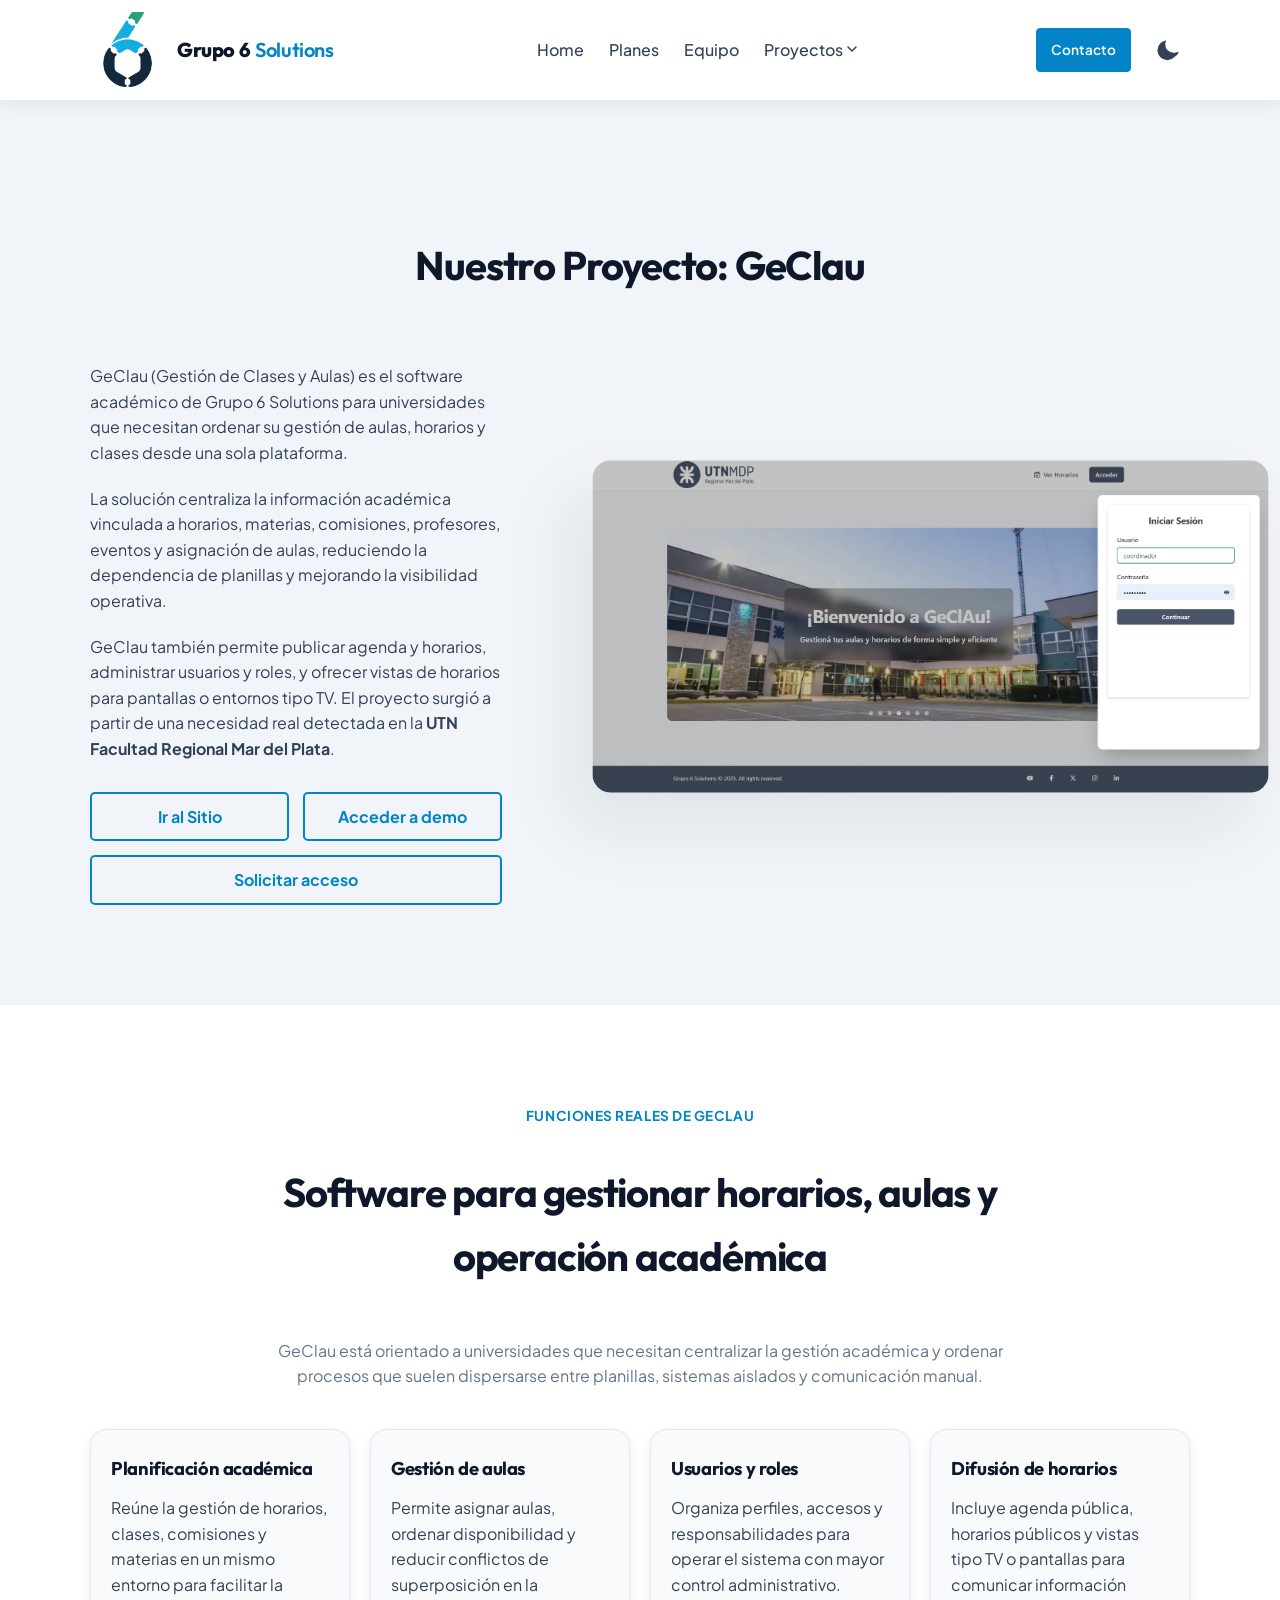
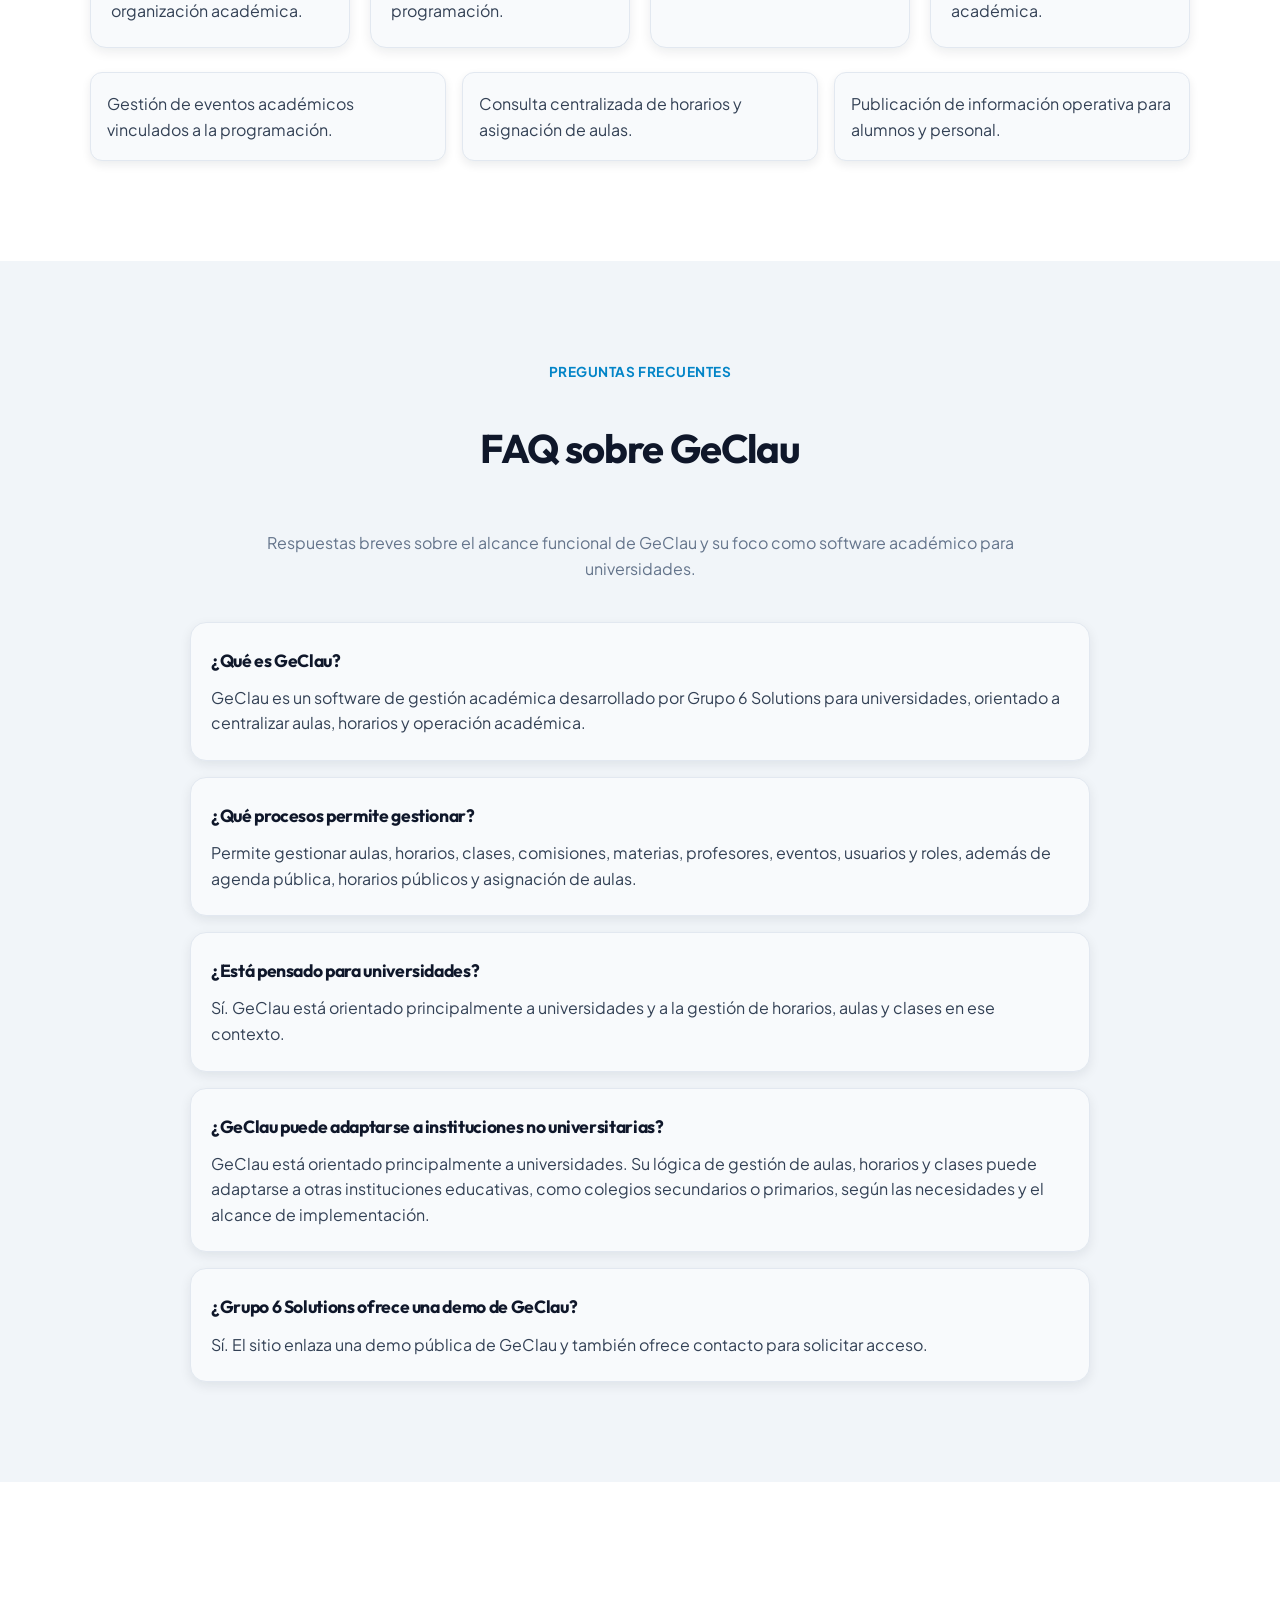
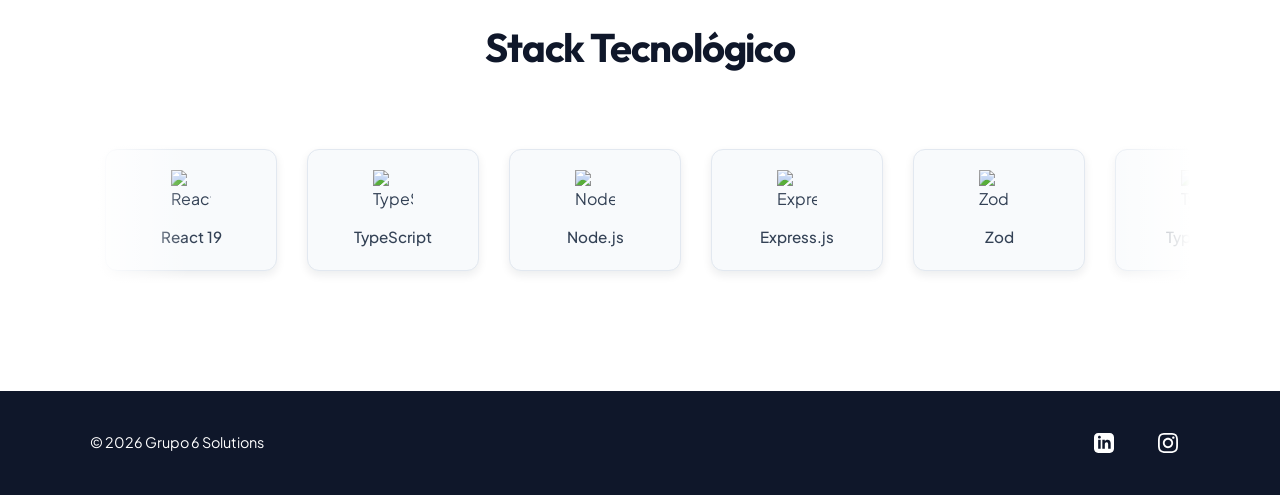
==== proyectos/geclau/index.html @ 0d7ec505 "refactor(web): reorganizar sitio y separar páginas de proyectos" ====
<!doctype html>
<html lang="es">
  <head>
    <meta charset="UTF-8" />
    <meta name="viewport" content="width=device-width, initial-scale=1.0" />
    <title>
      GeClau: software de gestión académica para universidades | Grupo 6 Solutions
    </title>
    <meta
      name="description"
      content="GeClau es el software de gestión académica de Grupo 6 Solutions para universidades. Centraliza aulas, horarios, clases, comisiones, materias y profesores."
    />
    <link rel="canonical" href="https://grupo6s.com/proyectos/geclau/" />
    <link rel="icon" type="image/png" href="/favicon.png" />
    <meta
      property="og:title"
      content="GeClau: software de gestión académica para universidades | Grupo 6 Solutions"
    />
    <meta
      property="og:description"
      content="GeClau es el software de gestión académica de Grupo 6 Solutions para universidades. Centraliza aulas, horarios, clases, comisiones, materias y profesores."
    />
    <meta property="og:url" content="https://grupo6s.com/proyectos/geclau/" />
    <meta
      property="og:image"
      content="https://grupo6s.com/images/social-preview.jpg"
    />
    <meta
      property="og:image:secure_url"
      content="https://grupo6s.com/images/social-preview.jpg"
    />
    <meta property="og:image:type" content="image/jpeg" />
    <meta property="og:image:width" content="1200" />
    <meta property="og:image:height" content="630" />
    <meta
      property="og:image:alt"
      content="Grupo 6 Solutions - GeClau Software Académico"
    />
    <meta property="og:type" content="website" />
    <meta property="og:locale" content="es_AR" />
    <meta name="twitter:card" content="summary_large_image" />
    <meta
      name="twitter:title"
      content="GeClau: software de gestión académica para universidades | Grupo 6 Solutions"
    />
    <meta
      name="twitter:description"
      content="GeClau es el software de gestión académica de Grupo 6 Solutions para universidades. Centraliza aulas, horarios, clases, comisiones, materias y profesores."
    />
    <meta
      name="twitter:image"
      content="https://grupo6s.com/images/social-preview.jpg"
    />
    <meta
      name="twitter:image:alt"
      content="Grupo 6 Solutions - GeClau Software Académico"
    />
    <script type="application/ld+json">
      {
        "@context": "https://schema.org",
        "@type": "FAQPage",
        "mainEntity": [
          {
            "@type": "Question",
            "name": "¿Qué es GeClau?",
            "acceptedAnswer": {
              "@type": "Answer",
              "text": "GeClau es un software de gestión académica desarrollado por Grupo 6 Solutions para universidades, orientado a centralizar aulas, horarios y operación académica."
            }
          },
          {
            "@type": "Question",
            "name": "¿Qué procesos permite gestionar?",
            "acceptedAnswer": {
              "@type": "Answer",
              "text": "Permite gestionar aulas, horarios, clases, comisiones, materias, profesores, eventos, usuarios y roles, además de agenda pública, horarios públicos y asignación de aulas."
            }
          },
          {
            "@type": "Question",
            "name": "¿Está pensado para universidades?",
            "acceptedAnswer": {
              "@type": "Answer",
              "text": "Sí. GeClau está orientado principalmente a universidades y a la gestión de horarios, aulas y clases en ese contexto."
            }
          },
          {
            "@type": "Question",
            "name": "¿GeClau puede adaptarse a instituciones no universitarias?",
            "acceptedAnswer": {
              "@type": "Answer",
              "text": "GeClau está orientado principalmente a universidades. Su lógica de gestión de aulas, horarios y clases puede adaptarse a otras instituciones educativas, como colegios secundarios o primarios, según las necesidades y el alcance de implementación."
            }
          },
          {
            "@type": "Question",
            "name": "¿Grupo 6 Solutions ofrece una demo de GeClau?",
            "acceptedAnswer": {
              "@type": "Answer",
              "text": "Sí. El sitio enlaza una demo pública de GeClau y también ofrece contacto para solicitar acceso."
            }
          }
        ]
      }
    </script>

    <!-- Preload Critical Resources -->
    <link rel="preload" as="image" href="/images/logoExagonD.png" />
    <link rel="preload" as="image" href="images/geclau.jpg" />

    <link rel="preconnect" href="https://fonts.googleapis.com" />
    <link rel="preconnect" href="https://fonts.gstatic.com" crossorigin />
    <link
      href="https://fonts.googleapis.com/css2?family=Outfit:wght@400;500;600;700;800&family=Plus+Jakarta+Sans:wght@400;500;600;700&display=swap"
      rel="stylesheet"
    />
    <link rel="stylesheet" href="/style.css" />
  </head>
  <body>
    <header>
      <div class="container nav-bar">
        <a href="/" class="logo-link">
          <img
            src="/images/logoExagonD.png"
            data-light-src="/images/logoExagonoL.png"
            data-dark-src="/images/logoExagonD.png"
            alt="Logo de Grupo 6 Solutions"
            class="logo-img"
            width="60"
            height="60"
          />
          <div class="logo-text">
            <span class="grupo-6">Grupo 6</span>
            <span class="solutions">Solutions</span>
          </div>
        </a>
        <nav>
          <ul class="nav-links" id="nav-links">
            <li><a href="/">Home</a></li>
            <li><a href="/#licencias">Planes</a></li>
            <li><a href="/#equipo">Equipo</a></li>
            <li class="nav-dropdown">
              <button
                type="button"
                class="nav-dropdown-trigger"
                aria-expanded="false"
                aria-haspopup="true"
                aria-label="Proyectos"
              >
                Proyectos
                <svg
                  class="dropdown-icon"
                  aria-hidden="true"
                  viewBox="0 0 10 6"
                  fill="none"
                  xmlns="http://www.w3.org/2000/svg"
                >
                  <path
                    d="M1 1L5 5L9 1"
                    stroke="currentColor"
                    stroke-width="1.5"
                    stroke-linecap="round"
                    stroke-linejoin="round"
                  />
                </svg>
              </button>
              <ul class="nav-dropdown-menu">
                <li><a href="/proyectos/geclau/">GeClau</a></li>
                <li><a href="/proyectos/tracam/">TRACAM</a></li>
              </ul>
            </li>
            <li class="nav-cta-mobile">
              <a href="/#contacto" class="nav-cta-button">Contacto</a>
            </li>
          </ul>
        </nav>
        <div class="nav-controls">
          <a href="/#contacto" class="nav-cta-button">Contacto</a>
          <button
            class="theme-toggle"
            id="theme-toggle"
            aria-label="Cambiar modo claro/oscuro"
          >
            <svg
              class="icon-sun"
              aria-hidden="true"
              xmlns="http://www.w3.org/2000/svg"
              viewBox="0 0 24 24"
              fill="currentColor"
            >
              <path
                d="M12 2.25a.75.75 0 01.75.75v2.25a.75.75 0 01-1.5 0V3a.75.75 0 01.75-.75zM7.5 12a4.5 4.5 0 119 0 4.5 4.5 0 01-9 0zM18.894 6.106a.75.75 0 011.06-1.06l1.591 1.591a.75.75 0 11-1.06 1.06l-1.591-1.59zM21.75 12a.75.75 0 01-.75.75h-2.25a.75.75 0 010-1.5H21a.75.75 0 01.75.75zM17.83 17.83a.75.75 0 011.06 1.06l-1.59 1.59a.75.75 0 01-1.06-1.06l1.59-1.59zM12 21.75a.75.75 0 01-.75-.75v-2.25a.75.75 0 011.5 0V21a.75.75 0 01-.75.75zM4.172 17.83a.75.75 0 01-1.06 1.06l-1.59-1.59a.75.75 0 111.06-1.06l1.59 1.59zM2.25 12a.75.75 0 01.75-.75h2.25a.75.75 0 010 1.5H3a.75.75 0 01-.75-.75zM6.106 6.106a.75.75 0 01-1.06-1.06l1.591-1.591a.75.75 0 111.06 1.06l-1.591 1.59z"
              />
            </svg>
            <svg
              class="icon-moon"
              aria-hidden="true"
              xmlns="http://www.w3.org/2000/svg"
              viewBox="0 0 24 24"
              fill="currentColor"
            >
              <path
                fill-rule="evenodd"
                d="M9.528 1.718a.75.75 0 01.162.819A8.97 8.97 0 009 6a9 9 0 009 9 8.97 8.97 0 004.463-.69a.75.75 0 01.981.98 10.503 10.503 0 01-4.622 4.622 10.5 10.5 0 01-15.18-15.18A10.503 10.503 0 019.528 1.718z"
                clip-rule="evenodd"
              />
            </svg>
          </button>
          <button
            class="menu-toggle"
            id="menu-toggle"
            aria-expanded="false"
            aria-controls="nav-links"
            aria-label="Menú"
          >
            ☰
          </button>
        </div>
      </div>
    </header>

    <main>
      <section id="proyecto">
        <div class="container project-container">
          <h2>Nuestro Proyecto: GeClau</h2>
          <div class="proyecto-grid asymmetrical-grid">
            <div class="proyecto-info">
              <p>
                GeClau (Gestión de Clases y Aulas) es el software académico de
                Grupo 6 Solutions para universidades que necesitan ordenar su
                gestión de aulas, horarios y clases desde una sola plataforma.
              </p>
              <p>
                La solución centraliza la información académica vinculada a
                horarios, materias, comisiones, profesores, eventos y asignación
                de aulas, reduciendo la dependencia de planillas y mejorando la
                visibilidad operativa.
              </p>
              <p>
                GeClau también permite publicar agenda y horarios, administrar
                usuarios y roles, y ofrecer vistas de horarios para pantallas o
                entornos tipo TV. El proyecto surgió a partir de una necesidad
                real detectada en la
                <strong>UTN Facultad Regional Mar del Plata</strong>.
              </p>

              <div class="proyecto-cta-container">
                <a
                  href="https://aulas.mdp.utn.edu.ar/"
                  target="_blank"
                  rel="noopener noreferrer"
                  class="cta-button-secondary"
                >
                  Ir al Sitio
                </a>
                <a
                  href="https://demo.geclau.grupo6s.com/"
                  target="_blank"
                  rel="noopener noreferrer"
                  class="cta-button-secondary"
                >
                  Acceder a demo
                </a>
                <a
                  href="/#contacto"
                  id="btn-solicitar-acceso"
                  class="cta-button-secondary"
                >
                  Solicitar acceso
                </a>
              </div>
            </div>
            <div class="proyecto-imagen">
              <img
                src="images/geclau.jpg"
                alt="Interfaz de la aplicación GeClau"
                width="800"
                height="500"
                loading="lazy"
              />
            </div>
          </div>
        </div>
      </section>

      <section class="seo-section" aria-labelledby="seo-funcionalidades-title">
        <div class="container">
          <div class="seo-section-header">
            <p class="seo-section-kicker">Funciones reales de GeClau</p>
            <h2 id="seo-funcionalidades-title">
              Software para gestionar horarios, aulas y operación académica
            </h2>
            <p class="seo-section-lead">
              GeClau está orientado a universidades que necesitan centralizar la
              gestión académica y ordenar procesos que suelen dispersarse entre
              planillas, sistemas aislados y comunicación manual.
            </p>
          </div>

          <div class="seo-feature-grid">
            <article class="seo-feature-card">
              <h3 class="seo-feature-card-title">Planificación académica</h3>
              <p class="seo-feature-card-text">
                Reúne la gestión de horarios, clases, comisiones y materias en
                un mismo entorno para facilitar la organización académica.
              </p>
            </article>
            <article class="seo-feature-card">
              <h3 class="seo-feature-card-title">Gestión de aulas</h3>
              <p class="seo-feature-card-text">
                Permite asignar aulas, ordenar disponibilidad y reducir
                conflictos de superposición en la programación.
              </p>
            </article>
            <article class="seo-feature-card">
              <h3 class="seo-feature-card-title">Usuarios y roles</h3>
              <p class="seo-feature-card-text">
                Organiza perfiles, accesos y responsabilidades para operar el
                sistema con mayor control administrativo.
              </p>
            </article>
            <article class="seo-feature-card">
              <h3 class="seo-feature-card-title">Difusión de horarios</h3>
              <p class="seo-feature-card-text">
                Incluye agenda pública, horarios públicos y vistas tipo TV o
                pantallas para comunicar información académica.
              </p>
            </article>
          </div>

          <div class="seo-use-case-list" aria-label="Casos de uso de GeClau">
            <div class="seo-use-case-item">
              Gestión de eventos académicos vinculados a la programación.
            </div>
            <div class="seo-use-case-item">
              Consulta centralizada de horarios y asignación de aulas.
            </div>
            <div class="seo-use-case-item">
              Publicación de información operativa para alumnos y personal.
            </div>
          </div>
        </div>
      </section>

      <section class="seo-section" aria-labelledby="seo-faq-title">
        <div class="container">
          <div class="seo-section-header">
            <p class="seo-section-kicker">Preguntas frecuentes</p>
            <h2 id="seo-faq-title">FAQ sobre GeClau</h2>
            <p class="seo-section-lead">
              Respuestas breves sobre el alcance funcional de GeClau y su foco
              como software académico para universidades.
            </p>
          </div>

          <div class="seo-faq-list">
            <article class="seo-faq-item">
              <h3 class="seo-faq-question">¿Qué es GeClau?</h3>
              <p class="seo-faq-answer">
                GeClau es un software de gestión académica desarrollado por
                Grupo 6 Solutions para universidades, orientado a centralizar
                aulas, horarios y operación académica.
              </p>
            </article>
            <article class="seo-faq-item">
              <h3 class="seo-faq-question">¿Qué procesos permite gestionar?</h3>
              <p class="seo-faq-answer">
                Permite gestionar aulas, horarios, clases, comisiones, materias,
                profesores, eventos, usuarios y roles, además de agenda pública,
                horarios públicos y asignación de aulas.
              </p>
            </article>
            <article class="seo-faq-item">
              <h3 class="seo-faq-question">¿Está pensado para universidades?</h3>
              <p class="seo-faq-answer">
                Sí. GeClau está orientado principalmente a universidades y a la
                gestión de horarios, aulas y clases en ese contexto.
              </p>
            </article>
            <article class="seo-faq-item">
              <h3 class="seo-faq-question">
                ¿GeClau puede adaptarse a instituciones no universitarias?
              </h3>
              <p class="seo-faq-answer">
                GeClau está orientado principalmente a universidades. Su lógica
                de gestión de aulas, horarios y clases puede adaptarse a otras
                instituciones educativas, como colegios secundarios o
                primarios, según las necesidades y el alcance de
                implementación.
              </p>
            </article>
            <article class="seo-faq-item">
              <h3 class="seo-faq-question">
                ¿Grupo 6 Solutions ofrece una demo de GeClau?
              </h3>
              <p class="seo-faq-answer">
                Sí. El sitio enlaza una demo pública de GeClau y también ofrece
                contacto para solicitar acceso.
              </p>
            </article>
          </div>
        </div>
      </section>

      <section id="tecnologias">
        <div class="container">
          <h2>Stack Tecnológico</h2>
          <div class="tech-marquee-wrapper">
            <div class="tech-marquee">
              <!-- Fila 1 -->
              <div class="tech-stack-row">
                <div class="tech-item">
                  <img
                    src="https://cdn.simpleicons.org/react/61DAFB"
                    alt="React"
                    width="24"
                    height="24"
                    loading="lazy"
                  /><span>React 19</span>
                </div>
                <div class="tech-item">
                  <img
                    src="https://cdn.simpleicons.org/typescript/3178C6"
                    alt="TypeScript"
                    width="24"
                    height="24"
                    loading="lazy"
                  /><span>TypeScript</span>
                </div>
                <div class="tech-item">
                  <img
                    src="https://cdn.simpleicons.org/nodedotjs/339933"
                    alt="Node.js"
                    width="24"
                    height="24"
                    loading="lazy"
                  /><span>Node.js</span>
                </div>
                <div class="tech-item">
                  <img
                    src="https://cdn.simpleicons.org/express/000000"
                    alt="Express.js"
                    width="24"
                    height="24"
                    loading="lazy"
                  /><span>Express.js</span>
                </div>
                <div class="tech-item">
                  <img
                    src="https://cdn.simpleicons.org/zod/3E67B1"
                    alt="Zod"
                    width="24"
                    height="24"
                    loading="lazy"
                  /><span>Zod</span>
                </div>
                <div class="tech-item">
                  <img
                    src="https://cdn.simpleicons.org/typeorm/E8372D"
                    alt="TypeORM"
                    width="24"
                    height="24"
                    loading="lazy"
                  /><span>TypeORM</span>
                </div>
                <div class="tech-item">
                  <img
                    src="https://cdn.simpleicons.org/mysql/4479A1"
                    alt="MySQL"
                    width="24"
                    height="24"
                    loading="lazy"
                  /><span>MySQL</span>
                </div>
                <div class="tech-item">
                  <img
                    src="https://cdn.simpleicons.org/vite/646CFF"
                    alt="Vite"
                    width="24"
                    height="24"
                    loading="lazy"
                  /><span>Vite</span>
                </div>
                <div class="tech-item">
                  <img
                    src="https://cdn.simpleicons.org/docker/2496ED"
                    alt="Docker"
                    width="24"
                    height="24"
                    loading="lazy"
                  /><span>Docker</span>
                </div>
                <div class="tech-item">
                  <img
                    src="https://cdn.simpleicons.org/cloudflare/F38020"
                    alt="Cloudflare"
                    width="24"
                    height="24"
                    loading="lazy"
                  /><span>Cloudflare</span>
                </div>
                <div class="tech-item">
                  <img
                    src="https://cdn.simpleicons.org/jsonwebtokens/000000"
                    alt="JWT"
                    width="24"
                    height="24"
                    loading="lazy"
                  /><span>JWT</span>
                </div>
                <div class="tech-item">
                  <img
                    src="https://cdn.simpleicons.org/chakraui/319795"
                    alt="Chakra UI"
                    width="24"
                    height="24"
                    loading="lazy"
                  /><span>Chakra UI</span>
                </div>
              </div>
              <!-- Fila Duplicada para Infinite Scroll -->
              <div class="tech-stack-row" aria-hidden="true">
                <div class="tech-item">
                  <img
                    src="https://cdn.simpleicons.org/react/61DAFB"
                    alt="React"
                    width="24"
                    height="24"
                    loading="lazy"
                  /><span>React 19</span>
                </div>
                <div class="tech-item">
                  <img
                    src="https://cdn.simpleicons.org/typescript/3178C6"
                    alt="TypeScript"
                    width="24"
                    height="24"
                    loading="lazy"
                  /><span>TypeScript</span>
                </div>
                <div class="tech-item">
                  <img
                    src="https://cdn.simpleicons.org/nodedotjs/339933"
                    alt="Node.js"
                    width="24"
                    height="24"
                    loading="lazy"
                  /><span>Node.js</span>
                </div>
                <div class="tech-item">
                  <img
                    src="https://cdn.simpleicons.org/express/000000"
                    alt="Express.js"
                    width="24"
                    height="24"
                    loading="lazy"
                  /><span>Express.js</span>
                </div>
                <div class="tech-item">
                  <img
                    src="https://cdn.simpleicons.org/zod/3E67B1"
                    alt="Zod"
                    width="24"
                    height="24"
                    loading="lazy"
                  /><span>Zod</span>
                </div>
                <div class="tech-item">
                  <img
                    src="https://cdn.simpleicons.org/typeorm/E8372D"
                    alt="TypeORM"
                    width="24"
                    height="24"
                    loading="lazy"
                  /><span>TypeORM</span>
                </div>
                <div class="tech-item">
                  <img
                    src="https://cdn.simpleicons.org/mysql/4479A1"
                    alt="MySQL"
                    width="24"
                    height="24"
                    loading="lazy"
                  /><span>MySQL</span>
                </div>
                <div class="tech-item">
                  <img
                    src="https://cdn.simpleicons.org/vite/646CFF"
                    alt="Vite"
                    width="24"
                    height="24"
                    loading="lazy"
                  /><span>Vite</span>
                </div>
                <div class="tech-item">
                  <img
                    src="https://cdn.simpleicons.org/docker/2496ED"
                    alt="Docker"
                    width="24"
                    height="24"
                    loading="lazy"
                  /><span>Docker</span>
                </div>
                <div class="tech-item">
                  <img
                    src="https://cdn.simpleicons.org/cloudflare/F38020"
                    alt="Cloudflare"
                    width="24"
                    height="24"
                    loading="lazy"
                  /><span>Cloudflare</span>
                </div>
                <div class="tech-item">
                  <img
                    src="https://cdn.simpleicons.org/jsonwebtokens/000000"
                    alt="JWT"
                    width="24"
                    height="24"
                    loading="lazy"
                  /><span>JWT</span>
                </div>
                <div class="tech-item">
                  <img
                    src="https://cdn.simpleicons.org/chakraui/319795"
                    alt="Chakra UI"
                    width="24"
                    height="24"
                    loading="lazy"
                  /><span>Chakra UI</span>
                </div>
              </div>
            </div>
          </div>
        </div>
      </section>
    </main>

    <footer>
      <div class="container footer-content">
        <div class="footer-brand">
          <p>&copy; <span id="current-year"></span> Grupo 6 Solutions</p>
        </div>
        <div class="social-links-footer">
          <a
            href="https://www.linkedin.com/company/grupo-6-s/"
            target="_blank"
            rel="noopener noreferrer"
            aria-label="LinkedIn de Grupo 6 Solutions"
            class="social-link-linkedin"
          >
            <svg
              aria-hidden="true"
              xmlns="http://www.w3.org/2000/svg"
              viewBox="0 0 24 24"
              fill="currentColor"
            >
              <path
                d="M19 0h-14c-2.761 0-5 2.239-5 5v14c0 2.761 2.239 5 5 5h14c2.762 0 5-2.239 5-5v-14c0-2.761-2.238-5-5-5zm-11 19h-3v-11h3v11zm-1.5-12.268c-.966 0-1.75-.79-1.75-1.764s.784-1.764 1.75-1.764 1.75.79 1.75 1.764-.783 1.764-1.75 1.764zm13.5 12.268h-3v-5.604c0-3.368-4-3.113-4 0v5.604h-3v-11h3v1.765c1.396-2.586 7-2.777 7 2.476v6.759z"
              />
            </svg>
          </a>
          <a
            href="https://www.instagram.com/grupo6s/"
            target="_blank"
            rel="noopener noreferrer"
            aria-label="Instagram de Grupo 6 Solutions"
            class="social-link-instagram"
          >
            <svg
              aria-hidden="true"
              xmlns="http://www.w3.org/2000/svg"
              viewBox="0 0 24 24"
              fill="currentColor"
            >
              <path
                d="M12 2.163c3.204 0 3.584.012 4.85.07 3.252.148 4.771 1.691 4.919 4.919.058 1.265.069 1.645.069 4.849 0 3.205-.012 3.584-.069 4.849-.149 3.225-1.664 4.771-4.919 4.919-1.266.058-1.644.07-4.85.07-3.204 0-3.584-.012-4.849-.07-3.26-.149-4.771-1.699-4.919-4.92-.058-1.265-.07-1.644-.07-4.849 0-3.204.013-3.583.07-4.849.149-3.227 1.664-4.771 4.919-4.919 1.266-.057 1.645-.069 4.849-.069zm0-2.163c-3.259 0-3.667.014-4.947.072-4.358.2-6.78 2.618-6.98 6.98-.059 1.281-.073 1.689-.073 4.948 0 3.259.014 3.668.072 4.948.2 4.358 2.618 6.78 6.98 6.98 1.281.058 1.689.072 4.948.072 3.259 0 3.668-.014 4.948-.072 4.354-.2 6.782-2.618 6.979-6.98.059-1.28.073-1.689.073-4.948 0-3.259-.014-3.667-.072-4.947-.196-4.354-2.617-6.78-6.979-6.98-1.281-.059-1.69-.073-4.949-.073zm0 5.838c-3.403 0-6.162 2.759-6.162 6.162s2.759 6.163 6.162 6.163 6.162-2.759 6.162-6.163c0-3.403-2.759-6.162-6.162-6.162zm0 10.162c-2.209 0-4-1.79-4-4 0-2.209 1.791-4 4-4s4 1.791 4 4c0 2.21-1.791 4-4 4zm6.406-11.845c-.796 0-1.441.645-1.441 1.44s.645 1.44 1.441 1.44c.795 0 1.439-.645 1.439-1.44s-.644-1.44-1.439-1.44z"
              />
            </svg>
          </a>
        </div>
      </div>
    </footer>

    <script src="/script.js"></script>
  </body>
</html>
---- style.css ----
/* --- Paleta de Colores y Variables --- */
:root {
  --color-primario: #0284c7;
  --color-secundario: #0f172a;
  --color-texto: #334155;
  --color-texto-secundario: #64748b;
  --color-fondo: #ffffff;
  --color-fondo-secundario: #f8fafc;
  --color-seccion-alt: #f1f5f9;
  --color-borde: #e2e8f0;
  --color-sombra: rgba(15, 23, 42, 0.08);
  --color-blanco: #ffffff;
  --color-grupo6: #0f172a;
  --color-grupo6-dark: #f8fafc;
  --color-solutions: #0284c7;

  --dm-primario: #38bdf8;
  --dm-secundario: #f8fafc;
  --dm-texto: #cbd5e1;
  --dm-texto-secundario: #94a3b8;
  --dm-fondo: #0f172a;
  --dm-fondo-secundario: #1e293b;
  --dm-borde: #334155;
  --dm-sombra: rgba(0, 0, 0, 0.4);
}

/* --- Estilos Globales --- */
body {
  font-family:
    "Plus Jakarta Sans",
    -apple-system,
    BlinkMacSystemFont,
    "Segoe UI",
    Roboto,
    Helvetica,
    Arial,
    sans-serif;
  margin: 0;
  padding: 0;
  background-color: var(--color-fondo);
  color: var(--color-texto);
  line-height: 1.6;
  min-height: 100vh;
  display: flex;
  flex-direction: column;
  transition:
    background-color 0.3s ease,
    color 0.3s ease;
}

main {
  flex: 1;
}

img {
  max-width: 100%;
  height: auto;
}

*:focus-visible {
  outline: 2px solid var(--color-primario);
  outline-offset: 3px;
  border-radius: 4px;
}

.container {
  max-width: 1100px;
  margin: 0 auto;
  padding: 0 20px;
}

/* --- Header y Navegación --- */
header {
  background-color: rgba(255, 255, 255, 0.85);
  backdrop-filter: blur(16px);
  -webkit-backdrop-filter: blur(16px);
  box-shadow: 0 4px 20px var(--color-sombra);
  border-bottom: 1px solid rgba(255, 255, 255, 0.3);
  padding: 12px 0;
  position: sticky;
  top: 0;
  z-index: 100;
  transition:
    background-color 0.3s ease,
    box-shadow 0.3s ease;
}

.nav-bar {
  display: flex;
  justify-content: space-between;
  align-items: center;
}

.logo-link {
  display: flex;
  align-items: center;
  gap: 12px;
  text-decoration: none;
}

.logo-img {
  height: 50px;
  width: auto;
  display: block;
  transition: height 0.3s ease;
}

.logo-text {
  font-family: "Outfit", sans-serif;
  font-size: 1.25rem;
  letter-spacing: -0.02em;
  font-weight: 800;
  line-height: 1;
  display: flex;
  flex-direction: row;
  gap: 5px;
  align-items: center;
}

.logo-text .grupo-6 {
  color: var(--color-grupo6);
  transition: color 0.3s ease;
}

.logo-text .solutions {
  color: var(--color-solutions);
  font-size: 1.25rem;
  font-weight: 600;
}

.nav-links {
  list-style: none;
  margin: 0;
  padding: 0;
  display: flex;
  flex-direction: column;
  justify-content: center;
  align-items: center;
  gap: 20px;
  width: 100%;
  height: 100vh;
  position: fixed;
  top: 0;
  left: 0;
  background-color: rgba(248, 250, 252, 0.98);
  backdrop-filter: blur(20px);
  -webkit-backdrop-filter: blur(20px);
  z-index: 2000;
  opacity: 0;
  visibility: hidden;
  transform: translateY(-20px);
  transition: all 0.4s cubic-bezier(0.16, 1, 0.3, 1);
}

.nav-links.active {
  opacity: 1;
  visibility: visible;
  transform: translateY(0);
}

.nav-links li {
  margin: 0;
  width: 100%;
  text-align: center;
}

.nav-links a {
  text-decoration: none;
  color: var(--color-texto);
  font-weight: 600;
  font-size: 1.25rem;
  transition: color 0.3s ease;
  padding: 10px 15px;
  display: block;
  border-bottom: none;
}

.nav-links a:hover {
  color: var(--color-primario);
}

/* --- Dropdown Proyectos --- */
.nav-dropdown {
  position: relative;
  width: 100%;
}

.nav-dropdown-trigger {
  background: transparent;
  border: none;
  font-family: inherit;
  font-size: 1.25rem;
  font-weight: 600;
  color: var(--color-texto);
  padding: 10px 15px;
  cursor: pointer;
  display: inline-flex;
  align-items: center;
  justify-content: center;
  gap: 6px;
  width: 100%;
  transition: color 0.3s ease;
}

.nav-dropdown-trigger:hover,
.nav-dropdown-trigger:focus-visible {
  color: var(--color-primario);
}

.dropdown-icon {
  width: 10px;
  height: 6px;
  transition: transform 0.3s ease;
}

.nav-dropdown.is-open .dropdown-icon {
  transform: rotate(180deg);
}

.nav-dropdown-menu {
  list-style: none;
  padding: 0;
  margin: 0;
  display: none;
  flex-direction: column;
  gap: 5px;
  width: 100%;
  background-color: rgba(0, 0, 0, 0.03);
  border-radius: 8px;
  padding: 8px 0;
}

.nav-dropdown.is-open .nav-dropdown-menu {
  display: flex;
}

.nav-dropdown-menu li {
  width: 100%;
  text-align: center;
  margin: 0;
}

.nav-dropdown-menu a {
  font-size: 1.1rem;
  padding: 8px 15px;
}

.nav-cta-mobile {
  width: 100%;
}

.nav-cta-mobile .nav-cta-button {
  display: inline-flex;
}


.nav-controls {
  display: flex;
  align-items: center;
  gap: 15px;
}

.menu-toggle {
  font-size: 1.5rem;
  cursor: pointer;
  color: var(--color-secundario);

  display: flex;
  align-items: center;
  justify-content: center;
  padding: 10px;
  min-width: 44px;
  min-height: 44px;
  border: none;
  background: transparent;
}

.theme-toggle {
  background: none;
  border: none;
  cursor: pointer;

  padding: 11px;
  min-width: 44px;
  min-height: 44px;
  color: var(--color-texto);
  display: flex;
  align-items: center;
  justify-content: center;
  transition: color 0.3s ease;
}
.theme-toggle:hover {
  color: var(--color-primario);
}
.theme-toggle svg {
  width: 22px;
  height: 22px;
}

.nav-cta-button {
  background-color: var(--color-primario);
  color: var(--color-blanco);
  padding: 6px 14px;
  min-height: 44px;
  display: none;
  align-items: center;
  justify-content: center;
  box-sizing: border-box;
  text-decoration: none;
  border-radius: 4px;
  font-weight: 600;
  font-size: 0.85rem;
  transition: all 0.3s ease;
  border: 1px solid var(--color-primario);
}
.nav-cta-button:hover {
  background-color: var(--color-blanco);
  color: var(--color-primario);
}

.theme-toggle .icon-moon {
  display: block;
}
.theme-toggle .icon-sun {
  display: none;
}

/* --- Tipografía Extra --- */
h1,
h2,
h3,
h4,
h5,
h6 {
  font-family: "Outfit", sans-serif;
  font-weight: 700;
  letter-spacing: -0.02em;
}

h1 {
  font-size: 2.2rem;
  margin-bottom: 10px;
}

/* --- Hero (Sección principal) --- */
.hero {
  background: linear-gradient(135deg, var(--color-secundario) 0%, #1e293b 100%);
  color: var(--color-blanco);
  padding: 60px 0;
  text-align: center;
  position: relative;
  overflow: hidden;
  transition: background-color 0.3s ease;
}

.hero-bg-effect {
  position: absolute;
  top: 0;
  left: 0;
  width: 100%;
  height: 100%;
  background-image:
    radial-gradient(circle at 15% 50%, rgba(2, 132, 199, 0.4), transparent 40%),
    radial-gradient(circle at 85% 30%, rgba(56, 189, 248, 0.3), transparent 50%);
  opacity: 0.8;
  mix-blend-mode: color-dodge;
  pointer-events: none;
  z-index: 1;
}

.hero-bg-effect::after {
  content: "";
  position: absolute;
  top: 0;
  left: 0;
  width: 100%;
  height: 100%;
  background-image: url("data:image/svg+xml,%3Csvg viewBox='0 0 200 200' xmlns='http://www.w3.org/2000/svg'%3E%3Cfilter id='noiseFilter'%3E%3CfeTurbulence type='fractalNoise' baseFrequency='0.85' numOctaves='3' stitchTiles='stitch'/%3E%3C/filter%3E%3Crect width='100%25' height='100%25' filter='url(%23noiseFilter)' opactiy='0.05'/%3E%3C/svg%3E");
  opacity: 0.04;
  mix-blend-mode: overlay;
}

.hero-content-wrapper {
  position: relative;
  z-index: 2;
}

.hero p {
  font-size: 1.1rem;
  margin-bottom: 30px;
  max-width: 700px;
  margin-left: auto;
  margin-right: auto;
}

.hero-cta-container {
  display: flex;
  flex-direction: column;
  align-items: stretch;
  gap: 14px;
  margin-top: 28px;
  width: 100%;
  max-width: 560px;
  margin-left: auto;
  margin-right: auto;
}

.cta-button-primary {
  background: linear-gradient(135deg, var(--color-primario) 0%, #38bdf8 100%);
  color: var(--color-blanco);
  padding: 14px 24px;
  text-decoration: none;
  border-radius: 14px;
  font-weight: 700;
  font-size: 1rem;
  letter-spacing: -0.01em;
  transition:
    transform 0.3s ease,
    box-shadow 0.3s ease,
    background-color 0.3s ease,
    border-color 0.3s ease,
    color 0.3s ease;
  border: 1px solid rgba(255, 255, 255, 0.2);
  width: 100%;
  box-sizing: border-box;
  min-height: 54px;
  display: inline-flex;
  align-items: center;
  justify-content: center;
  box-shadow: 0 18px 40px rgba(2, 132, 199, 0.28);
}

.cta-button-primary:hover {
  transform: translateY(-2px);
  box-shadow: 0 24px 44px rgba(2, 132, 199, 0.34);
  background: linear-gradient(135deg, #0ea5e9 0%, #7dd3fc 100%);
  border-color: rgba(255, 255, 255, 0.32);
  color: var(--color-blanco);
}

.cta-hero-outline {
  background-color: rgba(255, 255, 255, 0.08);
  border-color: rgba(255, 255, 255, 0.22);
  color: var(--color-blanco);
  font-size: 1rem;
  font-weight: 700;
  letter-spacing: -0.01em;
  padding: 14px 24px;
  border-radius: 14px;
  width: 100%;
  box-sizing: border-box;
  min-height: 54px;
  display: inline-flex;
  align-items: center;
  justify-content: center;
  backdrop-filter: blur(14px);
  -webkit-backdrop-filter: blur(14px);
  box-shadow:
    inset 0 1px 0 rgba(255, 255, 255, 0.08),
    0 14px 30px rgba(15, 23, 42, 0.18);
}

.cta-hero-outline:hover {
  transform: translateY(-2px);
  background-color: rgba(255, 255, 255, 0.16);
  border-color: rgba(255, 255, 255, 0.38);
  color: var(--color-blanco);
}

.cta-button-secondary {
  background-color: transparent;
  color: var(--color-primario);
  padding: 10px 20px;
  text-decoration: none;
  border-radius: 5px;
  font-weight: bold;
  transition: all 0.3s ease;
  border: 2px solid var(--color-primario);
  display: inline-block;
}

.cta-button-secondary:hover {
  background-color: var(--color-primario);
  color: var(--color-blanco);
}

/* --- Secciones Generales --- */
section {
  padding: 50px 0;
  transition: background-color 0.3s ease;
}

section:nth-child(odd):not(.hero) {
  background-color: var(--color-seccion-alt);
}

h2 {
  text-align: center;
  font-size: 1.8rem;
  color: var(--color-secundario);
  margin-bottom: 30px;
  transition: color 0.3s ease;
}

/* --- Sección Proyecto --- */
.proyecto-grid {
  display: grid;
  grid-template-columns: 1fr;
  gap: 40px;
  align-items: center;
}

.proyecto-info p {
  margin-bottom: 20px;
}

.proyecto-info h3 {
  font-size: 1.5rem;
  color: var(--color-secundario);
  margin-top: 30px;
  margin-bottom: 15px;
  transition: color 0.3s ease;
}

.proyecto-imagen {
  width: 100%;
  border-radius: 8px;
  box-shadow: 0 10px 25px var(--color-sombra);
  border: 1px solid var(--color-borde);
  overflow: hidden;
  transition:
    border-color 0.3s ease,
    box-shadow 0.3s ease;

  order: -1;
  margin-bottom: 30px;
}

.proyecto-imagen img {
  width: 100%;
  display: block;
}

.proyecto-cta-container {
  margin-top: 30px;
  display: flex;
  flex-direction: column;
  gap: 15px;
  width: 100%;
}

.proyecto-cta-container .cta-button-secondary {
  width: 100%;
  text-align: center;
  box-sizing: border-box;
  min-height: 44px;
  display: inline-flex;
  align-items: center;
  justify-content: center;
  white-space: nowrap;
}

/* --- Planes y Licencias --- */
.planes-grid {
  display: flex;
  flex-wrap: wrap;
  justify-content: center;
  gap: 24px;
}

.plan-card {
  background-color: var(--color-fondo-secundario);
  border: 1px solid var(--color-borde);
  border-radius: 16px;
  padding: 30px 20px;
  max-width: 400px;
  width: 100%;
  box-shadow: 0 4px 12px var(--color-sombra);
  transition:
    transform 0.35s cubic-bezier(0.16, 1, 0.3, 1),
    box-shadow 0.35s cubic-bezier(0.16, 1, 0.3, 1),
    border-color 0.35s ease;
  position: relative;
  overflow: hidden;
  display: flex;
  flex-direction: column;
}

.plan-card:hover,
.plan-card:active {
  transform: translateY(-8px) scale(1.012);
  box-shadow:
    0 16px 30px var(--color-sombra),
    0 0 0 1px var(--color-primario);
  border-color: transparent;
}

.plan-card::before {
  content: "";
  position: absolute;
  top: 0;
  left: 0;
  width: 100%;
  height: 6px;
  background-color: var(--color-primario);
}

.plan-card h3 {
  color: var(--color-primario);
  font-size: 1.4rem;
  margin-top: 0;
  margin-bottom: 12px;
  min-height: auto;
}

.plan-card p {
  color: var(--color-texto-secundario);
  margin-bottom: 25px;
  flex-grow: 1;
}

.plan-card ul {
  list-style: none;
  padding: 0;
  margin: 0;
  margin-top: auto;
}

.plan-card ul li {
  margin-bottom: 15px;
  display: flex;
  align-items: center;
  gap: 10px;
}

.plan-card ul li::before {
  content: "✓";
  color: var(--color-primario);
  font-weight: bold;
}

/* --- Stack Tecnológico (Animado) --- */
.tech-marquee-wrapper {
  overflow: hidden;
  width: 100%;
  padding: 20px 0;
  position: relative;
}

.tech-marquee-wrapper::before,
.tech-marquee-wrapper::after {
  content: "";
  position: absolute;
  top: 0;
  width: 100px;
  height: 100%;
  z-index: 2;
  pointer-events: none;
}

.tech-marquee-wrapper::before {
  left: 0;
  background: linear-gradient(to right, var(--color-fondo), transparent);
}

.tech-marquee-wrapper::after {
  right: 0;
  background: linear-gradient(to left, var(--color-fondo), transparent);
}

.tech-marquee {
  display: flex;
  width: max-content;
  animation: scroll-tech 40s linear infinite;
}

.tech-marquee:hover {
  animation-play-state: paused;
}

.tech-stack-row {
  display: flex;
  gap: 30px;
  padding: 0 15px;
}

@keyframes scroll-tech {
  0% {
    transform: translateX(0);
  }
  100% {
    transform: translateX(-50%);
  }
}

.tech-item {
  display: flex;
  flex-direction: column;
  align-items: center;
  justify-content: center;
  gap: 15px;
  padding: 20px 30px;
  background-color: var(--color-fondo-secundario);
  border: 1px solid var(--color-borde);
  border-radius: 12px;
  transition:
    transform 0.35s cubic-bezier(0.16, 1, 0.3, 1),
    box-shadow 0.35s cubic-bezier(0.16, 1, 0.3, 1),
    border-color 0.35s ease;
  min-width: 110px;
  box-shadow: 0 4px 10px var(--color-sombra);
}

.tech-item:hover,
.tech-item:active {
  transform: translateY(-8px) scale(1.012);
  box-shadow: 0 16px 30px var(--color-sombra);
  border-color: var(--color-primario);
}

.tech-item img {
  height: 40px;
  width: 40px;
}

.dark-mode .tech-item img[alt="Express.js"],
.dark-mode .tech-item img[alt="JWT"] {
  filter: invert(1);
}

.tech-item span {
  font-size: 0.95rem;
  font-weight: 500;
  color: var(--color-texto);
}

/* --- Sección Equipo --- */
.equipo-grid {
  display: grid;
  grid-template-columns: repeat(auto-fit, minmax(280px, 1fr));
  gap: 30px;
}

.miembro {
  background-color: var(--color-fondo-secundario);
  padding: 25px;
  border-radius: 16px;
  text-align: center;
  box-shadow: 0 4px 12px var(--color-sombra);
  border: 1px solid var(--color-borde);
  transition:
    transform 0.35s cubic-bezier(0.16, 1, 0.3, 1),
    box-shadow 0.35s cubic-bezier(0.16, 1, 0.3, 1),
    border-color 0.35s ease;
  position: relative;
  overflow: hidden;
}

.miembro:hover,
.miembro:active {
  transform: translateY(-8px) scale(1.012);
  box-shadow:
    0 16px 30px var(--color-sombra),
    0 0 0 1px var(--color-primario);
  border-color: transparent;
}

.miembro h3 {
  font-size: 1.3rem;
  color: var(--color-primario);
  margin-bottom: 5px;
}

.miembro p {
  font-size: 1rem;
  color: var(--color-texto-secundario);
  margin: 0;
  margin-bottom: 15px;
  transition: color 0.3s ease;
}

.social-links {
  display: flex;
  justify-content: center;
  gap: 20px;
}

.social-links a {
  text-decoration: none;
  color: var(--color-secundario);
  transition: all 0.3s ease;

  display: inline-flex;
  align-items: center;
  justify-content: center;
  min-width: 44px;
  min-height: 44px;
}

.social-links a:hover {
  color: var(--color-primario);
  transform: scale(1.1);
}

.social-links svg {
  width: 24px;
  height: 24px;
  transition: filter 0.3s ease;
}

/* --- Sección Contacto --- */
#contacto {
  text-align: center;
}

#contacto p {
  font-size: 1.1rem;
  max-width: 600px;
  margin: 0 auto 30px auto;
}

/* --- Footer --- */
footer {
  background-color: var(--color-secundario);
  color: var(--color-blanco);
  text-align: center;
  padding: 30px 0;
  transition:
    background-color 0.3s ease,
    color 0.3s ease;
}

.footer-content {
  display: flex;
  flex-direction: column;
  justify-content: center;
  align-items: center;
  text-align: center;
  gap: 20px;
}

.footer-brand p {
  margin: 0;
  font-size: 0.9rem;
  text-align: center;
}

.footer-links {
  display: flex;
  gap: 15px;
}

.footer-demo-link {
  color: var(--color-blanco);
  text-decoration: none;
  font-weight: 600;
  font-size: 0.95rem;
  transition: color 0.3s ease;
  display: inline-flex;
  align-items: center;
  min-height: 44px;
  padding: 8px 12px;
}

.footer-demo-link:hover {
  color: var(--color-primario);
}

.social-links-footer {
  display: flex;
  justify-content: center;
  align-items: center;
  gap: 20px;
}

.social-links-footer a {
  text-decoration: none;
  color: var(--color-blanco);
  transition: all 0.2s;
  display: flex;
  align-items: center;
  justify-content: center;
  border-radius: 4px;

  min-width: 44px;
  min-height: 44px;
}

.social-links-footer svg {
  width: 20px;
  height: 20px;
}

.social-link-linkedin:hover {
  color: #2b6cb0;
}

.social-link-instagram:hover {
  color: #ed64a6;
}

.social-links-footer a:focus-visible {
  outline: none;
  box-shadow: 0 0 0 2px var(--color-blanco);
}

/* --- Sección Contacto y Formulario --- */
#contacto {
  text-align: center;
}

#contacto p {
  font-size: 1.1rem;
  max-width: 600px;
  margin: 0 auto 30px auto;
}

.contact-form {
  max-width: 600px;
  margin: 30px auto;
  padding: 20px;
  background-color: var(--color-fondo-secundario);
  border: 1px solid var(--color-borde);
  border-radius: 8px;
  box-shadow: var(--color-sombra);
  text-align: left;
  transition: all 0.3s ease;
}

.form-group {
  margin-bottom: 20px;
}

.form-group label {
  display: block;
  margin-bottom: 8px;
  font-weight: 500;
  color: var(--color-texto);
  transition: color 0.3s ease;
}

.form-group input,
.form-group textarea {
  width: 100%;
  padding: 12px;
  border: 1px solid var(--color-borde);
  border-radius: 5px;
  background-color: var(--color-fondo);
  color: var(--color-texto);
  font-family: inherit;
  font-size: 16px;
  box-sizing: border-box;
  transition: all 0.3s ease;
}

.form-group input:focus,
.form-group textarea:focus {
  outline: none;
  border-color: var(--color-primario);
  box-shadow: 0 0 5px rgba(0, 174, 239, 0.5);
}

.cta-button-form {
  background-color: var(--color-primario);
  color: var(--color-blanco);
  padding: 12px 25px;
  text-decoration: none;
  border-radius: 5px;
  font-weight: bold;
  transition: all 0.3s ease;
  border: 2px solid var(--color-primario);
  font-size: 1rem;
  cursor: pointer;
}

.contact-form .form-group:last-child {
  text-align: right;
}

.cta-button-form:hover {
  background-color: var(--color-blanco);
  color: var(--color-primario);
}

.contact-divider {
  display: flex;
  align-items: center;
  justify-content: center;
  margin: 30px 0;
}

.divider-line {
  flex-grow: 1;
  height: 1px;
  background-color: var(--color-borde);
  max-width: 200px;
}

.divider-text {
  margin: 0 15px;
  color: var(--color-texto-secundario);
  font-weight: 500;
}

#form-status {
  padding: 12px 15px;
  border-radius: 5px;
  margin-bottom: 20px;
  font-weight: 500;
  text-align: center;
  display: none;
  border: 1px solid transparent;
}

#form-status.success {
  display: block;
  background-color: #f0fdf4;
  color: #166534;
  border-color: #bbf7d0;
}

#form-status.error {
  display: block;
  background-color: #fef2f2;
  color: #991b1b;
  border-color: #fecaca;
}

.dark-mode #form-status.success {
  background-color: #2a6964;
  color: #e6fffa;
  border-color: #2a6964;
}
.dark-mode #form-status.error {
  background-color: #c53030;
  color: #fff5f5;
  border-color: #c53030;
}

/* --- MODO OSCURO --- */

body.dark-mode {
  background-color: var(--dm-fondo);
  color: var(--dm-texto);
}

.dark-mode header {
  background-color: rgba(2, 6, 23, 0.85);
  backdrop-filter: blur(16px);
  -webkit-backdrop-filter: blur(16px);
  box-shadow: 0 4px 20px var(--dm-sombra);
  border-bottom: 1px solid rgba(255, 255, 255, 0.05);
}
.dark-mode .nav-links {
  background-color: rgba(2, 6, 23, 0.95);
  backdrop-filter: blur(16px);
  -webkit-backdrop-filter: blur(16px);
  border-top: none;
}
.dark-mode .nav-links a {
  color: var(--dm-secundario);
  border-bottom: none;
}
.dark-mode .menu-toggle {
  color: var(--dm-secundario);
}
.dark-mode .theme-toggle {
  color: var(--dm-secundario);
}
.dark-mode .theme-toggle:hover {
  color: var(--dm-primario);
}

.dark-mode .theme-toggle .icon-moon {
  display: none;
}
.dark-mode .theme-toggle .icon-sun {
  display: block;
}

.dark-mode .logo-text .grupo-6 {
  color: var(--color-grupo6-dark);
}

.dark-mode .hero {
  background: linear-gradient(135deg, var(--dm-fondo) 0%, #0f172a 100%);
  color: var(--dm-secundario);
}

.dark-mode .nav-links a:hover {
  color: var(--color-primario);
}

.dark-mode .nav-dropdown-trigger {
  color: var(--dm-secundario);
}

.dark-mode .nav-dropdown-trigger:hover,
.dark-mode .nav-dropdown-trigger:focus-visible {
  color: var(--dm-primario);
}

.dark-mode .nav-dropdown-menu {
  background-color: rgba(255, 255, 255, 0.05);
}


.dark-mode .nav-cta-button {
  background-color: transparent;
  color: var(--dm-primario);
  border-color: var(--dm-primario);
}

.dark-mode .nav-cta-button:hover {
  background-color: var(--dm-primario);
  color: var(--color-blanco);
}

.dark-mode .cta-button-primary {
  background: linear-gradient(135deg, var(--dm-primario) 0%, #7dd3fc 100%);
  border-color: rgba(255, 255, 255, 0.16);
  color: var(--color-blanco);
  box-shadow: 0 18px 40px rgba(56, 189, 248, 0.22);
}

.dark-mode .cta-button-primary:hover {
  background: linear-gradient(135deg, #7dd3fc 0%, #bae6fd 100%);
  color: var(--color-secundario);
  border-color: rgba(255, 255, 255, 0.24);
  box-shadow: 0 24px 44px rgba(56, 189, 248, 0.28);
}

.dark-mode .cta-hero-outline {
  background-color: rgba(255, 255, 255, 0.06);
  border-color: rgba(255, 255, 255, 0.16);
  color: var(--color-blanco);
}

.dark-mode .cta-hero-outline:hover {
  background-color: rgba(125, 211, 252, 0.14);
  color: var(--color-blanco);
  border-color: rgba(125, 211, 252, 0.4);
}

.dark-mode .cta-button-secondary:hover {
  color: var(--color-blanco);
  background-color: var(--dm-primario);
  border-color: var(--dm-primario);
}

.dark-mode section:nth-child(odd):not(.hero) {
  background-color: var(--dm-fondo-secundario);
}
.dark-mode h2 {
  color: var(--dm-secundario);
}

.dark-mode .proyecto-info h3 {
  color: var(--dm-secundario);
}
.dark-mode .proyecto-imagen {
  box-shadow: 0 10px 25px var(--dm-sombra);
  border: 1px solid var(--dm-borde);
}

.dark-mode .tech-item {
  background-color: var(--dm-fondo-secundario);
  border-color: var(--dm-borde);
}
.dark-mode .tech-item:hover,
.dark-mode .tech-item:active {
  background-color: var(--dm-fondo);
  box-shadow: 0 8px 20px var(--dm-sombra);
  border-color: var(--dm-primario);
}
.dark-mode .tech-item span {
  color: var(--dm-texto);
}

.dark-mode .tech-marquee-wrapper::before {
  background: linear-gradient(to right, var(--dm-fondo), transparent);
}
.dark-mode .tech-marquee-wrapper::after {
  background: linear-gradient(to left, var(--dm-fondo), transparent);
}

.dark-mode .plan-card {
  background-color: var(--dm-fondo-secundario);
  border-color: var(--dm-borde);
  box-shadow: 0 4px 12px var(--dm-sombra);
}

.dark-mode .plan-card:hover,
.dark-mode .plan-card:active {
  box-shadow:
    0 16px 30px var(--dm-sombra),
    0 0 0 1px var(--dm-primario);
}

.dark-mode .plan-card p {
  color: var(--dm-texto-secundario);
}

.dark-mode .miembro {
  background-color: var(--dm-fondo-secundario);
  box-shadow: 0 4px 12px var(--dm-sombra);
  border: 1px solid var(--dm-borde);
}

.dark-mode .miembro:hover,
.dark-mode .miembro:active {
  box-shadow:
    0 16px 30px var(--dm-sombra),
    0 0 0 1px var(--dm-primario);
}
.dark-mode .miembro p {
  color: var(--dm-texto);
}
.dark-mode .social-links a {
  color: var(--color-blanco);
}
.dark-mode .social-links a:hover {
  color: var(--dm-primario);
}

.dark-mode footer {
  background-color: var(--dm-fondo-secundario);
  color: var(--dm-secundario);
  border-top: none;
  margin-top: 0;
}

/* --- Formulario de Contacto (Modo Oscuro) --- */

.dark-mode .contact-form {
  background-color: var(--dm-fondo-secundario);
  border: 1px solid var(--dm-borde);
  box-shadow: var(--dm-sombra);
}

.dark-mode .form-group label {
  color: var(--dm-secundario);
}

.dark-mode .form-group input,
.dark-mode .form-group textarea {
  background-color: var(--dm-fondo);
  color: var(--dm-texto);
  border: 1px solid var(--dm-borde);
}

.dark-mode .form-group input:focus,
.dark-mode .form-group textarea:focus {
  border-color: var(--dm-primario);
  box-shadow: 0 0 5px rgba(0, 174, 239, 0.3);
}

.dark-mode .cta-button-form {
  background-color: var(--dm-primario);
  color: var(--color-blanco);
  border-color: var(--dm-primario);
}

.dark-mode .cta-button-form:hover {
  background-color: var(--dm-secundario);
  color: var(--dm-fondo);
}

.dark-mode .divider-line {
  background-color: var(--dm-borde);
}

.dark-mode .divider-text {
  color: var(--dm-texto-secundario);
}

/* --- Responsive (Desktop) --- */
@media (min-width: 768px) {
  .nav-links {
    display: flex;
    flex-direction: row;
    justify-content: flex-start;
    align-items: center;
    gap: 0;
    position: static;
    width: auto;
    height: auto;
    background-color: transparent;
    backdrop-filter: none;
    -webkit-backdrop-filter: none;
    box-shadow: none;
    border-top: none;
    opacity: 1;
    visibility: visible;
    transform: none;
    z-index: auto;
  }

  .footer-content {
    flex-direction: row;
    justify-content: space-between;
    text-align: left;
  }

  .footer-brand p {
    text-align: left;
  }

  .dark-mode .nav-links {
    background-color: transparent;
    backdrop-filter: none;
    -webkit-backdrop-filter: none;
    border-top: none;
  }

  .nav-links li {
    margin: 0 0 0 25px;
    width: auto;
    text-align: left;
  }

  .nav-links a {
    padding: 0;
    display: inline;
    border-bottom: none;
    font-size: 1rem;
    font-weight: 500;
  }

  .dark-mode .nav-links a {
    border-bottom: none;
  }

  .menu-toggle {
    display: none;
  }

  .logo-img {
    height: 75px;
  }

  .nav-cta-button {
    display: inline-flex;
  }

  .nav-cta-mobile {
    display: none;
  }

  .nav-dropdown {
    position: relative;
    width: auto;
  }

  .nav-dropdown-trigger {
    font-size: 1rem;
    font-weight: 500;
    padding: 0;
    display: inline-flex;
    align-items: center;
    gap: 4px;
    width: auto;
  }

  .nav-dropdown-menu {
    position: absolute;
    top: calc(100% + 14px);
    left: 50%;
    transform: translateX(-50%) translateY(8px);
    background-color: var(--color-fondo);
    box-shadow: 0 10px 25px var(--color-sombra);
    border: 1px solid var(--color-borde);
    border-radius: 8px;
    padding: 8px 0;
    min-width: 150px;
    display: block;
    opacity: 0;
    visibility: hidden;
    pointer-events: none;
    transition: opacity 0.2s ease, transform 0.2s ease, visibility 0.2s ease;
    z-index: 1000;
  }

  .nav-dropdown:hover .nav-dropdown-menu,
  .nav-dropdown:focus-within .nav-dropdown-menu,
  .nav-dropdown.is-open .nav-dropdown-menu {
    opacity: 1;
    visibility: visible;
    pointer-events: auto;
    transform: translateX(-50%) translateY(0);
  }

  .nav-dropdown:hover .dropdown-icon,
  .nav-dropdown:focus-within .dropdown-icon,
  .nav-dropdown.is-open .dropdown-icon {
    transform: rotate(180deg);
  }

  .nav-dropdown-menu li {
    margin: 0;
    width: 100%;
    text-align: left;
  }

  .nav-dropdown-menu a {
    display: block;
    padding: 10px 18px;
    font-size: 0.95rem;
    font-weight: 500;
    color: var(--color-texto);
    white-space: nowrap;
    transition: background-color 0.2s ease, color 0.2s ease;
  }

  .nav-dropdown-menu a:hover,
  .nav-dropdown-menu a:focus-visible {
    background-color: var(--color-fondo-secundario);
    color: var(--color-primario);
  }

  .dark-mode .nav-dropdown-menu {
    background-color: var(--dm-fondo-secundario);
    border-color: var(--dm-borde);
    box-shadow: 0 10px 25px var(--dm-sombra);
  }

  .dark-mode .nav-dropdown-menu a {
    color: var(--dm-secundario);
  }

  .dark-mode .nav-dropdown-menu a:hover,
  .dark-mode .nav-dropdown-menu a:focus-visible {
    background-color: var(--dm-fondo);
    color: var(--dm-primario);
  }


  .hero {
    padding: 100px 0;
  }

  .hero h1 {
    font-size: 2.8rem;
  }

  .hero p {
    font-size: 1.25rem;
  }

  .hero-cta-container {
    flex-direction: row;
    justify-content: center;
    align-items: center;
    width: auto;
    max-width: none;
  }

  .cta-button-primary,
  .cta-hero-outline {
    width: auto;
    min-width: 220px;
  }

  section {
    padding: 100px 0;
  }

  h2 {
    font-size: 2.5rem;
    margin-bottom: 50px;
    letter-spacing: -0.03em;
  }

  .plan-card {
    padding: 40px 30px;
  }

  .plan-card h3 {
    font-size: 1.6rem;
    margin-bottom: 15px;
    min-height: 75px;
  }

  .contact-form {
    padding: 30px;
    margin: 40px auto;
  }

  .proyecto-cta-container {
    display: grid;
    grid-template-columns: repeat(2, minmax(0, 1fr));
    width: 100%;
    max-width: 520px;
    gap: 14px;
  }

  .proyecto-cta-container .cta-button-secondary {
    width: 100%;
  }

  #btn-solicitar-acceso {
    grid-column: 1 / -1;
  }

  /* --- Animaciones --- */
  .fade-up {
    opacity: 0;
    transform: translateY(30px);
    transition:
      opacity 0.8s cubic-bezier(0.16, 1, 0.3, 1),
      transform 0.8s cubic-bezier(0.16, 1, 0.3, 1);
  }

  .fade-up.visible {
    opacity: 1;
    transform: translateY(0);
  }

  .proyecto-grid {
    grid-template-columns: 1fr 1.3fr;
    gap: 60px;
  }

  .proyecto-imagen {
    order: 0;
    margin-bottom: 0;
    transition:
      transform 0.5s cubic-bezier(0.25, 1, 0.3, 1),
      box-shadow 0.5s cubic-bezier(0.25, 1, 0.3, 1);
  }

  .asymmetrical-grid {
    align-items: center;
  }

  .asymmetrical-grid .proyecto-info {
    padding-right: 40px;
    position: relative;
    z-index: 2;
  }

  .asymmetrical-grid .proyecto-imagen {
    transform: scale(1.15) translateX(30px);
    box-shadow: -20px 30px 60px var(--color-sombra);
    border: none;
    border-radius: 16px;
  }

  .asymmetrical-grid .proyecto-imagen:hover {
    transform: scale(1.18) translateX(30px) translateY(-12px);
    box-shadow: -20px 48px 80px var(--color-sombra);
  }

  .dark-mode .asymmetrical-grid .proyecto-imagen {
    box-shadow: -20px 30px 60px var(--dm-sombra);
  }

  .dark-mode .asymmetrical-grid .proyecto-imagen:hover {
    box-shadow: -20px 48px 80px var(--dm-sombra);
  }
}

.seo-section-header {
  max-width: 820px;
  margin: 0 auto 40px;
  text-align: center;
}

.seo-section-kicker {
  margin: 0 0 12px;
  color: var(--color-primario);
  font-weight: 700;
  letter-spacing: 0.04em;
  text-transform: uppercase;
  font-size: 0.85rem;
}

.seo-section-lead {
  max-width: 760px;
  margin: 0 auto;
  color: var(--color-texto-secundario);
}

.seo-feature-grid {
  display: grid;
  grid-template-columns: repeat(auto-fit, minmax(220px, 1fr));
  gap: 20px;
}

.seo-feature-card {
  background-color: var(--color-fondo-secundario);
  border: 1px solid var(--color-borde);
  border-radius: 16px;
  padding: 24px 20px;
  box-shadow: 0 4px 12px var(--color-sombra);
  transition:
    transform 0.35s cubic-bezier(0.16, 1, 0.3, 1),
    box-shadow 0.35s cubic-bezier(0.16, 1, 0.3, 1),
    border-color 0.35s ease;
}

.seo-feature-card-title {
  margin: 0 0 12px;
  color: var(--color-secundario);
  font-size: 1.15rem;
}

.seo-feature-card-text {
  margin: 0;
  color: var(--color-texto);
}

.seo-use-case-list {
  display: grid;
  grid-template-columns: repeat(auto-fit, minmax(220px, 1fr));
  gap: 16px;
  margin-top: 24px;
}

.seo-use-case-item {
  border: 1px solid var(--color-borde);
  border-radius: 12px;
  background-color: var(--color-fondo-secundario);
  padding: 18px 16px;
  color: var(--color-texto);
  box-shadow: 0 4px 10px var(--color-sombra);
  transition:
    transform 0.35s cubic-bezier(0.16, 1, 0.3, 1),
    box-shadow 0.35s cubic-bezier(0.16, 1, 0.3, 1),
    border-color 0.35s ease;
}

.seo-faq-list {
  display: grid;
  gap: 16px;
  max-width: 900px;
  margin: 0 auto;
}

.seo-faq-item {
  border: 1px solid var(--color-borde);
  border-radius: 16px;
  background-color: var(--color-fondo-secundario);
  padding: 24px 20px;
  box-shadow: 0 4px 12px var(--color-sombra);
  transition:
    transform 0.35s cubic-bezier(0.16, 1, 0.3, 1),
    box-shadow 0.35s cubic-bezier(0.16, 1, 0.3, 1),
    border-color 0.35s ease;
}

.seo-faq-question {
  margin: 0 0 10px;
  color: var(--color-secundario);
  font-size: 1.1rem;
}

.seo-faq-answer {
  margin: 0;
  color: var(--color-texto);
}

.seo-feature-card:hover,
.seo-feature-card:active,
.seo-use-case-item:hover,
.seo-use-case-item:active,
.seo-faq-item:hover,
.seo-faq-item:active {
  transform: translateY(-8px) scale(1.012);
  box-shadow:
    0 16px 30px var(--color-sombra),
    0 0 0 1px var(--color-primario);
  border-color: transparent;
}

.dark-mode .seo-section-kicker {
  color: var(--dm-primario);
}

.dark-mode .seo-section-lead {
  color: var(--dm-texto-secundario);
}

.dark-mode .seo-feature-card,
.dark-mode .seo-use-case-item,
.dark-mode .seo-faq-item {
  background-color: var(--dm-fondo-secundario);
  border-color: var(--dm-borde);
  box-shadow: 0 4px 12px var(--dm-sombra);
}

.dark-mode .seo-feature-card:hover,
.dark-mode .seo-feature-card:active,
.dark-mode .seo-use-case-item:hover,
.dark-mode .seo-use-case-item:active,
.dark-mode .seo-faq-item:hover,
.dark-mode .seo-faq-item:active {
  box-shadow:
    0 16px 30px var(--dm-sombra),
    0 0 0 1px var(--dm-primario);
}

.dark-mode .seo-feature-card-title,
.dark-mode .seo-faq-question {
  color: var(--dm-secundario);
}

.dark-mode .seo-feature-card-text,
.dark-mode .seo-use-case-item,
.dark-mode .seo-faq-answer {
  color: var(--dm-texto);
}
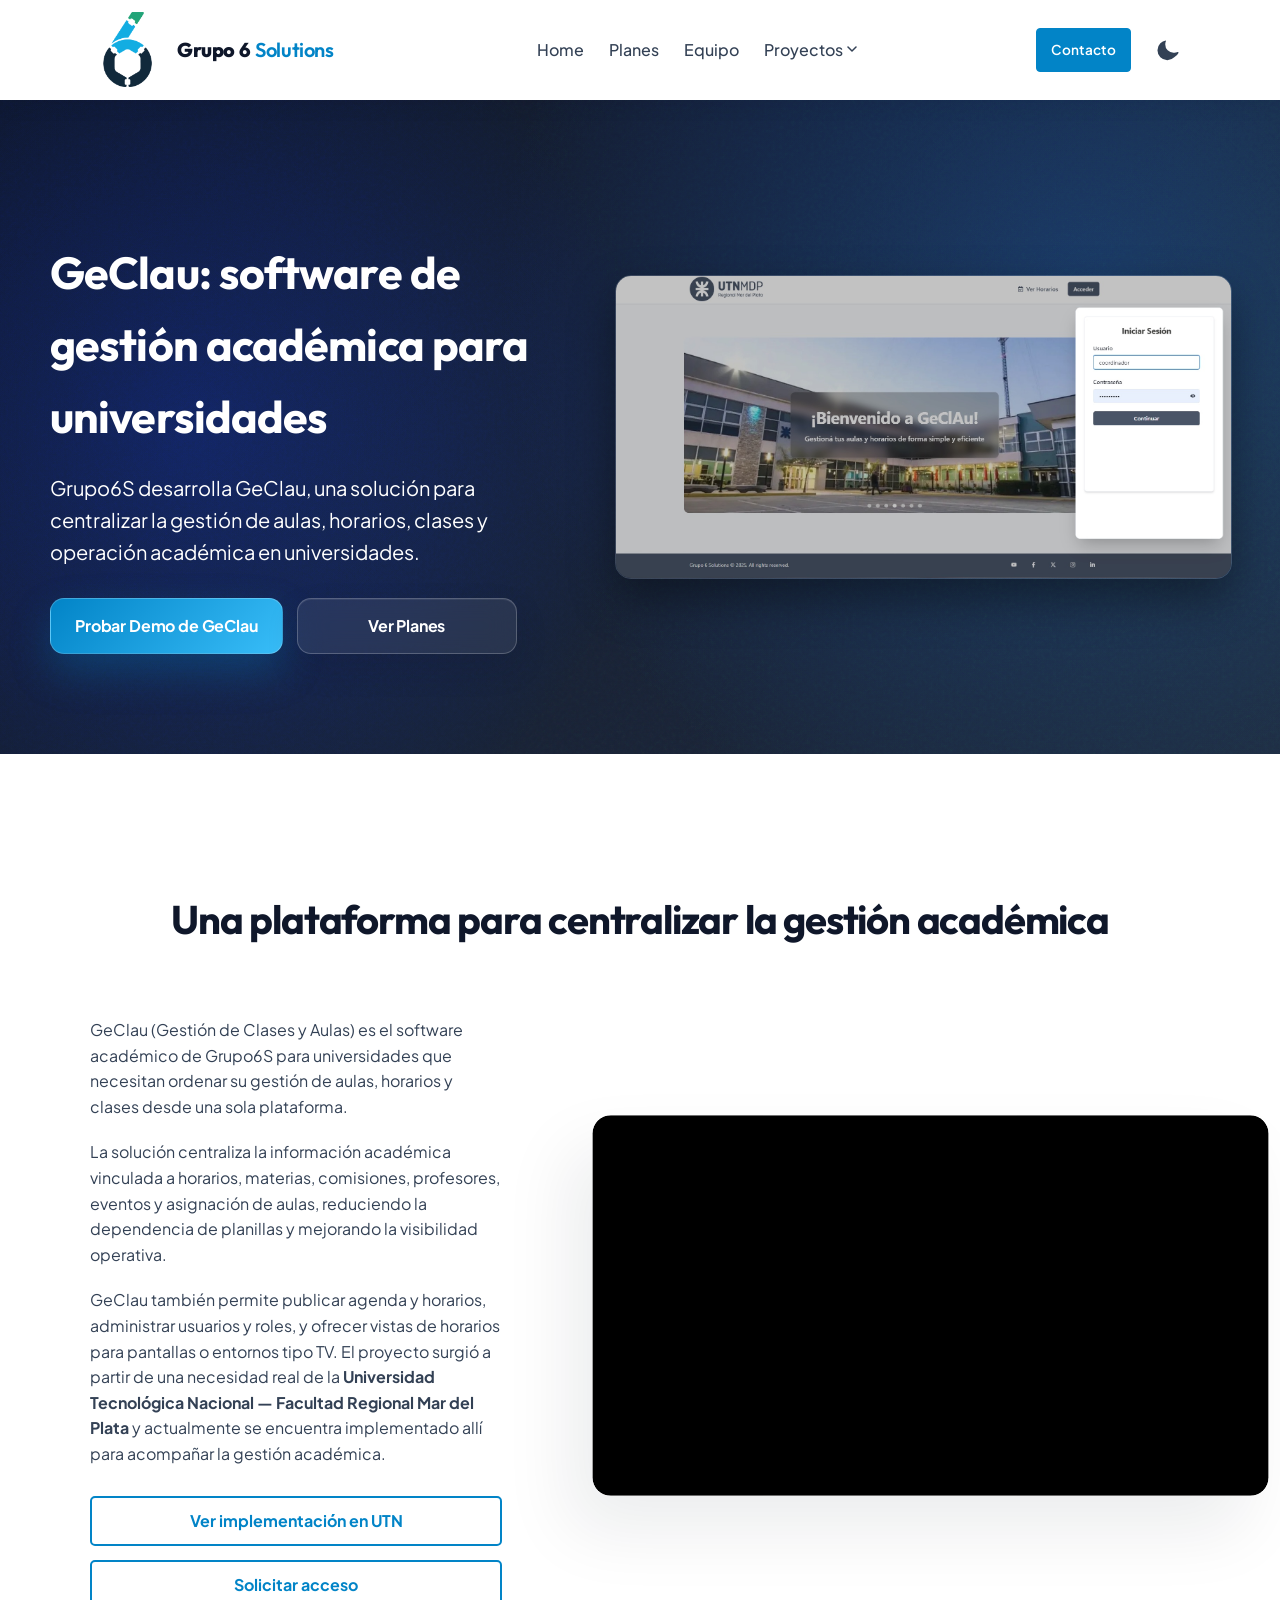
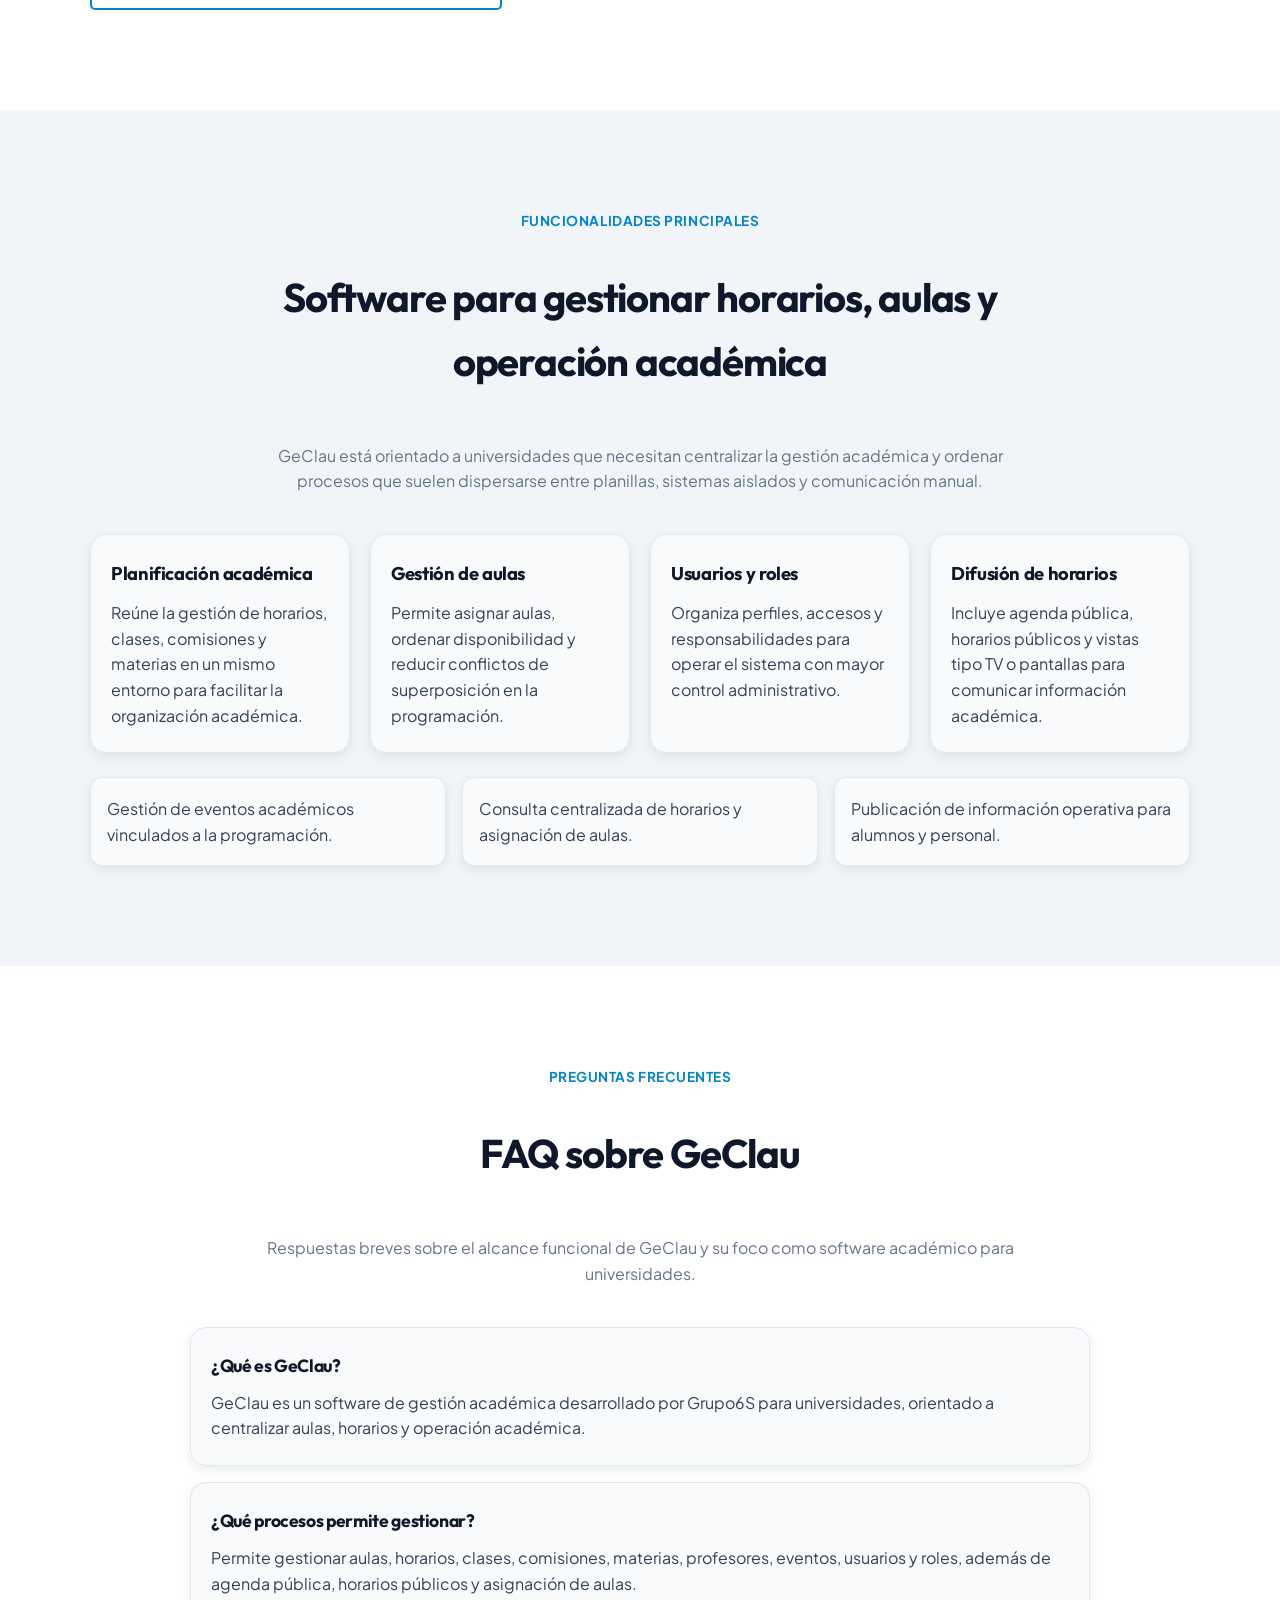
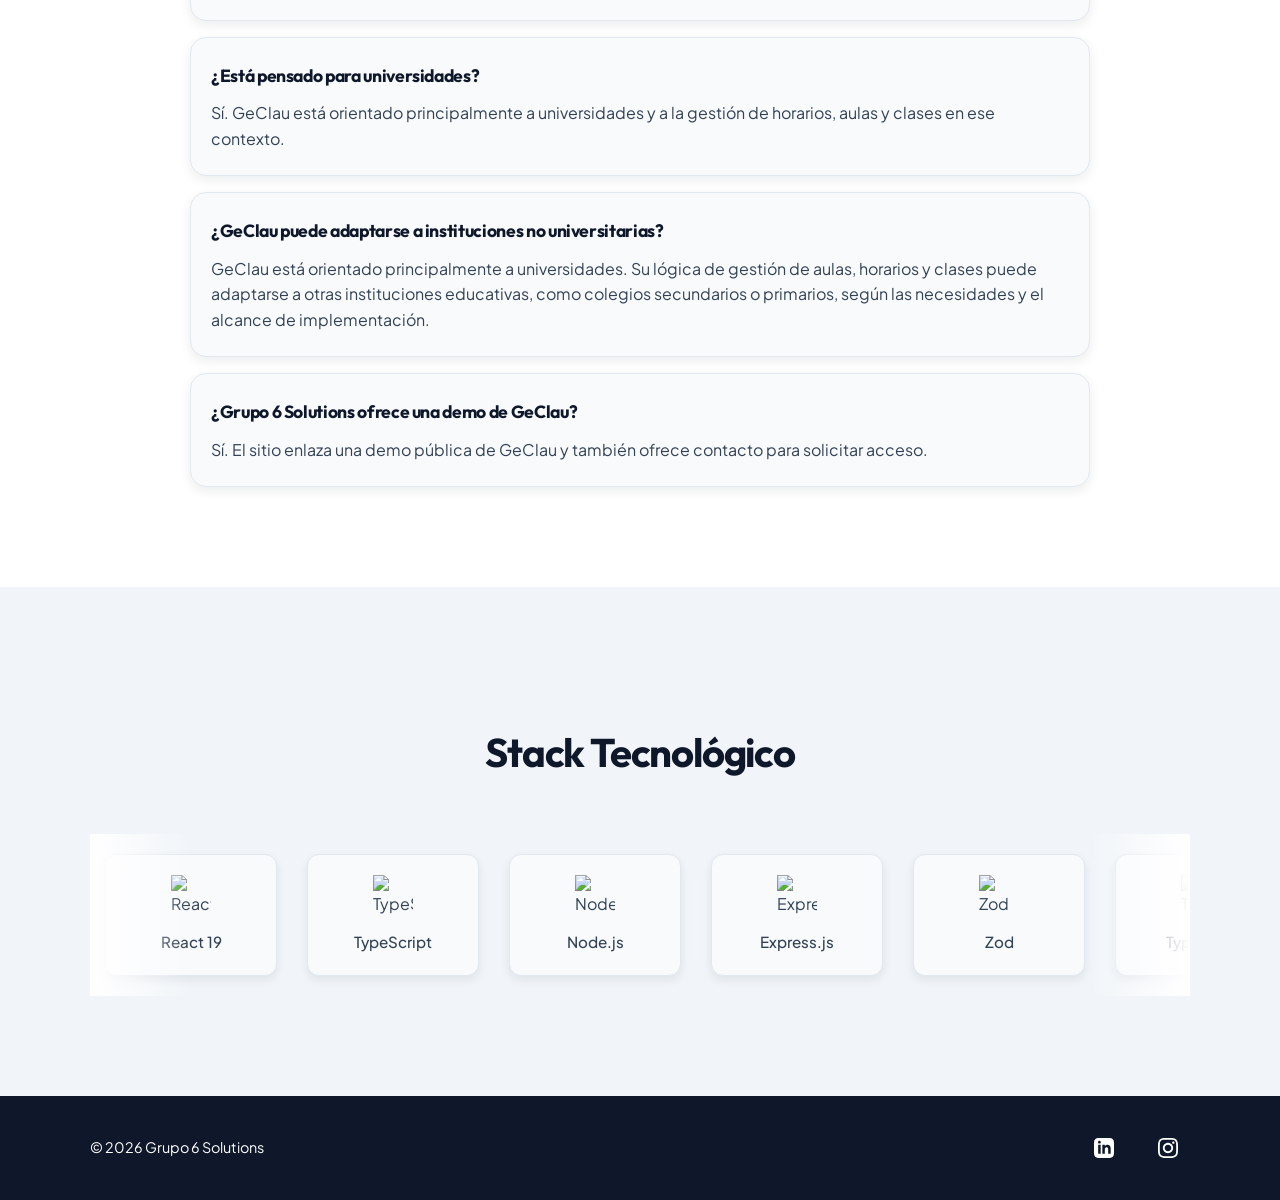
==== commit a321d654: "feat(geclau): destacar implementación real y ajustar CTAs" ====
--- a/proyectos/geclau/index.html
+++ b/proyectos/geclau/index.html
@@ -4,11 +4,12 @@
     <meta charset="UTF-8" />
     <meta name="viewport" content="width=device-width, initial-scale=1.0" />
     <title>
-      GeClau: software de gestión académica para universidades | Grupo 6 Solutions
+      GeClau: software de gestión académica para universidades | Grupo 6
+      Solutions
     </title>
     <meta
       name="description"
-      content="GeClau es el software de gestión académica de Grupo 6 Solutions para universidades. Centraliza aulas, horarios, clases, comisiones, materias y profesores."
+      content="GeClau es el software de gestión académica de Grupo6S para universidades. Centraliza aulas, horarios, clases, comisiones, materias y profesores."
     />
     <link rel="canonical" href="https://grupo6s.com/proyectos/geclau/" />
     <link rel="icon" type="image/png" href="/favicon.png" />
@@ -18,7 +19,7 @@
     />
     <meta
       property="og:description"
-      content="GeClau es el software de gestión académica de Grupo 6 Solutions para universidades. Centraliza aulas, horarios, clases, comisiones, materias y profesores."
+      content="GeClau es el software de gestión académica de Grupo6S para universidades. Centraliza aulas, horarios, clases, comisiones, materias y profesores."
     />
     <meta property="og:url" content="https://grupo6s.com/proyectos/geclau/" />
     <meta
@@ -45,7 +46,7 @@
     />
     <meta
       name="twitter:description"
-      content="GeClau es el software de gestión académica de Grupo 6 Solutions para universidades. Centraliza aulas, horarios, clases, comisiones, materias y profesores."
+      content="GeClau es el software de gestión académica de Grupo6S para universidades. Centraliza aulas, horarios, clases, comisiones, materias y profesores."
     />
     <meta
       name="twitter:image"
@@ -65,7 +66,7 @@
             "name": "¿Qué es GeClau?",
             "acceptedAnswer": {
               "@type": "Answer",
-              "text": "GeClau es un software de gestión académica desarrollado por Grupo 6 Solutions para universidades, orientado a centralizar aulas, horarios y operación académica."
+              "text": "GeClau es un software de gestión académica desarrollado por Grupo6S para universidades, orientado a centralizar aulas, horarios y operación académica."
             }
           },
           {
@@ -105,7 +106,7 @@
     </script>
 
     <!-- Preload Critical Resources -->
-    <link rel="preload" as="image" href="/images/logoExagonD.png" />
+    <link rel="preload" as="image" href="/images/logoExagonoL.png" />
     <link rel="preload" as="image" href="images/geclau.jpg" />
 
     <link rel="preconnect" href="https://fonts.googleapis.com" />
@@ -121,9 +122,9 @@
       <div class="container nav-bar">
         <a href="/" class="logo-link">
           <img
-            src="/images/logoExagonD.png"
+            src="/images/logoExagonoL.png"
             data-light-src="/images/logoExagonoL.png"
-            data-dark-src="/images/logoExagonD.png"
+            data-dark-src="/images/logoExagonoD.png"
             alt="Logo de Grupo 6 Solutions"
             class="logo-img"
             width="60"
@@ -220,15 +221,54 @@
     </header>
 
     <main>
+      <section class="hero hero-product">
+        <div class="hero-bg-effect"></div>
+        <div class="container hero-content-wrapper hero-product-grid">
+          <div class="hero-product-content">
+            <h1 class="hero-title">
+              GeClau: software de gestión académica para universidades
+            </h1>
+            <p class="hero-subtitle">
+              Grupo6S desarrolla GeClau, una solución para centralizar la
+              gestión de aulas, horarios, clases y operación académica en
+              universidades.
+            </p>
+            <div class="hero-cta-container">
+              <a
+                href="https://demo.geclau.grupo6s.com/"
+                target="_blank"
+                rel="noopener noreferrer"
+                class="cta-button-primary"
+                >Probar Demo de GeClau</a
+              >
+              <a
+                href="/#licencias"
+                class="cta-button-secondary cta-hero-outline"
+                >Ver Planes</a
+              >
+            </div>
+          </div>
+          <div class="hero-product-image">
+            <img
+              src="/proyectos/geclau/images/geclau.jpg"
+              alt="Interfaz de la aplicación GeClau"
+              width="800"
+              height="500"
+              loading="eager"
+            />
+          </div>
+        </div>
+      </section>
+
       <section id="proyecto">
         <div class="container project-container">
-          <h2>Nuestro Proyecto: GeClau</h2>
+          <h2>Una plataforma para centralizar la gestión académica</h2>
           <div class="proyecto-grid asymmetrical-grid">
             <div class="proyecto-info">
               <p>
                 GeClau (Gestión de Clases y Aulas) es el software académico de
-                Grupo 6 Solutions para universidades que necesitan ordenar su
-                gestión de aulas, horarios y clases desde una sola plataforma.
+                Grupo6S para universidades que necesitan ordenar su gestión de
+                aulas, horarios y clases desde una sola plataforma.
               </p>
               <p>
                 La solución centraliza la información académica vinculada a
@@ -240,8 +280,13 @@
                 GeClau también permite publicar agenda y horarios, administrar
                 usuarios y roles, y ofrecer vistas de horarios para pantallas o
                 entornos tipo TV. El proyecto surgió a partir de una necesidad
-                real detectada en la
-                <strong>UTN Facultad Regional Mar del Plata</strong>.
+                real de la
+                <strong
+                  >Universidad Tecnológica Nacional — Facultad Regional Mar del
+                  Plata</strong
+                >
+                y actualmente se encuentra implementado allí para acompañar la
+                gestión académica.
               </p>
 
               <div class="proyecto-cta-container">
@@ -251,15 +296,7 @@
                   rel="noopener noreferrer"
                   class="cta-button-secondary"
                 >
-                  Ir al Sitio
-                </a>
-                <a
-                  href="https://demo.geclau.grupo6s.com/"
-                  target="_blank"
-                  rel="noopener noreferrer"
-                  class="cta-button-secondary"
-                >
-                  Acceder a demo
+                  Ver implementación en UTN
                 </a>
                 <a
                   href="/#contacto"
@@ -271,13 +308,23 @@
               </div>
             </div>
             <div class="proyecto-imagen">
-              <img
-                src="images/geclau.jpg"
-                alt="Interfaz de la aplicación GeClau"
-                width="800"
-                height="500"
-                loading="lazy"
-              />
+              <div class="proyecto-video-container">
+                <iframe
+                  src="https://www.youtube-nocookie.com/embed/Yi3KcC9z6LU"
+                  title="Demostración de GeClau"
+                  loading="lazy"
+                  allow="
+                    accelerometer;
+                    clipboard-write;
+                    encrypted-media;
+                    gyroscope;
+                    picture-in-picture;
+                    web-share;
+                  "
+                  referrerpolicy="strict-origin-when-cross-origin"
+                  allowfullscreen
+                ></iframe>
+              </div>
             </div>
           </div>
         </div>
@@ -286,7 +333,7 @@
       <section class="seo-section" aria-labelledby="seo-funcionalidades-title">
         <div class="container">
           <div class="seo-section-header">
-            <p class="seo-section-kicker">Funciones reales de GeClau</p>
+            <p class="seo-section-kicker">Funcionalidades principales</p>
             <h2 id="seo-funcionalidades-title">
               Software para gestionar horarios, aulas y operación académica
             </h2>
@@ -358,8 +405,8 @@
               <h3 class="seo-faq-question">¿Qué es GeClau?</h3>
               <p class="seo-faq-answer">
                 GeClau es un software de gestión académica desarrollado por
-                Grupo 6 Solutions para universidades, orientado a centralizar
-                aulas, horarios y operación académica.
+                Grupo6S para universidades, orientado a centralizar aulas,
+                horarios y operación académica.
               </p>
             </article>
             <article class="seo-faq-item">
@@ -371,7 +418,9 @@
               </p>
             </article>
             <article class="seo-faq-item">
-              <h3 class="seo-faq-question">¿Está pensado para universidades?</h3>
+              <h3 class="seo-faq-question">
+                ¿Está pensado para universidades?
+              </h3>
               <p class="seo-faq-answer">
                 Sí. GeClau está orientado principalmente a universidades y a la
                 gestión de horarios, aulas y clases en ese contexto.
@@ -384,9 +433,8 @@
               <p class="seo-faq-answer">
                 GeClau está orientado principalmente a universidades. Su lógica
                 de gestión de aulas, horarios y clases puede adaptarse a otras
-                instituciones educativas, como colegios secundarios o
-                primarios, según las necesidades y el alcance de
-                implementación.
+                instituciones educativas, como colegios secundarios o primarios,
+                según las necesidades y el alcance de implementación.
               </p>
             </article>
             <article class="seo-faq-item">
--- a/style.css
+++ b/style.css
@@ -484,6 +484,66 @@
   color: var(--color-blanco);
 }
 
+.cta-button-secondary.cta-hero-outline {
+  display: inline-flex;
+  align-items: center;
+  justify-content: center;
+  text-align: center;
+  padding: 14px 24px;
+  border-radius: 14px;
+  border: 1px solid rgba(255, 255, 255, 0.22);
+  background-color: rgba(255, 255, 255, 0.08);
+  color: var(--color-blanco);
+}
+
+.cta-button-secondary.cta-hero-outline:hover {
+  background-color: rgba(255, 255, 255, 0.16);
+  border-color: rgba(255, 255, 255, 0.38);
+  color: var(--color-blanco);
+  transform: translateY(-2px);
+}
+
+/* --- Hero Producto (Split Layout) --- */
+.hero-product .container {
+  max-width: 1180px;
+}
+
+.hero-product-grid {
+  display: flex;
+  flex-direction: column;
+  gap: 36px;
+}
+
+.hero-product-image {
+  width: 100%;
+  border-radius: 12px;
+  overflow: hidden;
+  box-shadow: 0 20px 45px rgba(0, 0, 0, 0.4);
+  border: 1px solid rgba(255, 255, 255, 0.15);
+  transition:
+    transform 0.3s ease,
+    box-shadow 0.3s ease,
+    border-color 0.3s ease;
+  cursor: pointer;
+}
+
+.hero-product-image:hover {
+  transform: translateY(-4px) scale(1.02);
+  box-shadow: 0 26px 52px rgba(0, 0, 0, 0.5);
+  border-color: rgba(255, 255, 255, 0.3);
+}
+
+.hero-product-image img {
+  width: 100%;
+  height: auto;
+  display: block;
+  transition: transform 0.3s ease;
+}
+
+.hero-product-image:hover img {
+  transform: scale(1.02);
+}
+
 /* --- Secciones Generales --- */
 section {
   padding: 50px 0;
@@ -541,6 +601,32 @@
   display: block;
 }
 
+.proyecto-video-container {
+  position: relative;
+  width: 100%;
+  padding-top: 56.25%;
+  background-color: #000;
+  overflow: hidden;
+  border-radius: inherit;
+}
+
+@supports (aspect-ratio: 16 / 9) {
+  .proyecto-video-container {
+    padding-top: 0;
+    aspect-ratio: 16 / 9;
+  }
+}
+
+.proyecto-video-container iframe {
+  position: absolute;
+  top: 0;
+  left: 0;
+  width: 100%;
+  height: 100%;
+  border: 0;
+  display: block;
+}
+
 .proyecto-cta-container {
   margin-top: 30px;
   display: flex;
@@ -557,7 +643,6 @@
   display: inline-flex;
   align-items: center;
   justify-content: center;
-  white-space: nowrap;
 }
 
 /* --- Planes y Licencias --- */
@@ -1461,6 +1546,43 @@
     min-width: 220px;
   }
 
+  .hero-product-grid {
+    display: grid;
+    grid-template-columns: 1fr 1.18fr;
+    gap: 44px;
+    align-items: center;
+  }
+
+  .hero-product-content {
+    text-align: left;
+  }
+
+  .hero-product-content .hero-subtitle {
+    margin-left: 0;
+    margin-right: 0;
+  }
+
+  .hero-product-content .hero-cta-container {
+    justify-content: flex-start;
+    margin-left: 0;
+    margin-right: 0;
+    flex-wrap: wrap;
+  }
+
+  .hero-product-image {
+    border-radius: 16px;
+  }
+
+  .hero-product-image:hover {
+    transform: translateY(-6px) scale(1.025);
+    box-shadow: 0 32px 64px rgba(0, 0, 0, 0.55);
+    border-color: rgba(255, 255, 255, 0.35);
+  }
+
+  .hero-product-image:hover img {
+    transform: scale(1.025);
+  }
+
   section {
     padding: 100px 0;
   }
@@ -1487,8 +1609,8 @@
   }
 
   .proyecto-cta-container {
-    display: grid;
-    grid-template-columns: repeat(2, minmax(0, 1fr));
+    display: flex;
+    flex-direction: column;
     width: 100%;
     max-width: 520px;
     gap: 14px;
@@ -1496,10 +1618,6 @@
 
   .proyecto-cta-container .cta-button-secondary {
     width: 100%;
-  }
-
-  #btn-solicitar-acceso {
-    grid-column: 1 / -1;
   }
 
   /* --- Animaciones --- */
@@ -1524,9 +1642,6 @@
   .proyecto-imagen {
     order: 0;
     margin-bottom: 0;
-    transition:
-      transform 0.5s cubic-bezier(0.25, 1, 0.3, 1),
-      box-shadow 0.5s cubic-bezier(0.25, 1, 0.3, 1);
   }
 
   .asymmetrical-grid {
@@ -1546,17 +1661,8 @@
     border-radius: 16px;
   }
 
-  .asymmetrical-grid .proyecto-imagen:hover {
-    transform: scale(1.18) translateX(30px) translateY(-12px);
-    box-shadow: -20px 48px 80px var(--color-sombra);
-  }
-
   .dark-mode .asymmetrical-grid .proyecto-imagen {
     box-shadow: -20px 30px 60px var(--dm-sombra);
-  }
-
-  .dark-mode .asymmetrical-grid .proyecto-imagen:hover {
-    box-shadow: -20px 48px 80px var(--dm-sombra);
   }
 }
 
